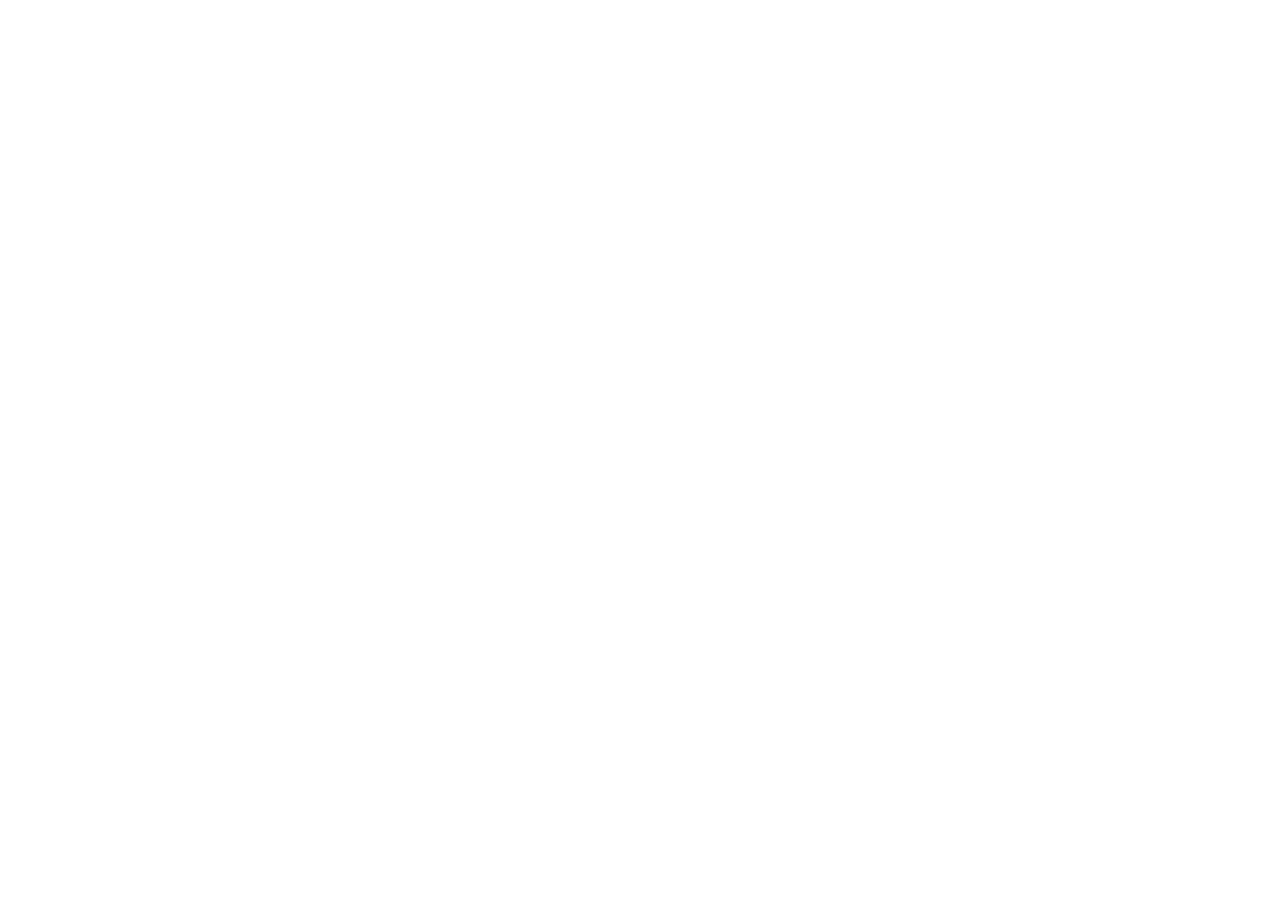
==== index.html @ be6b3128 "初始化项目" ====
<!DOCTYPE html>
<html lang="en">
<head>
  <meta charset="UTF-8">
  <meta http-equiv="X-UA-Compatible" content="IE=edge">
  <meta name="viewport" content="width=device-width, initial-scale=1.0">
  <title>Document</title>
</head>
<body>
  
</body>
</html>
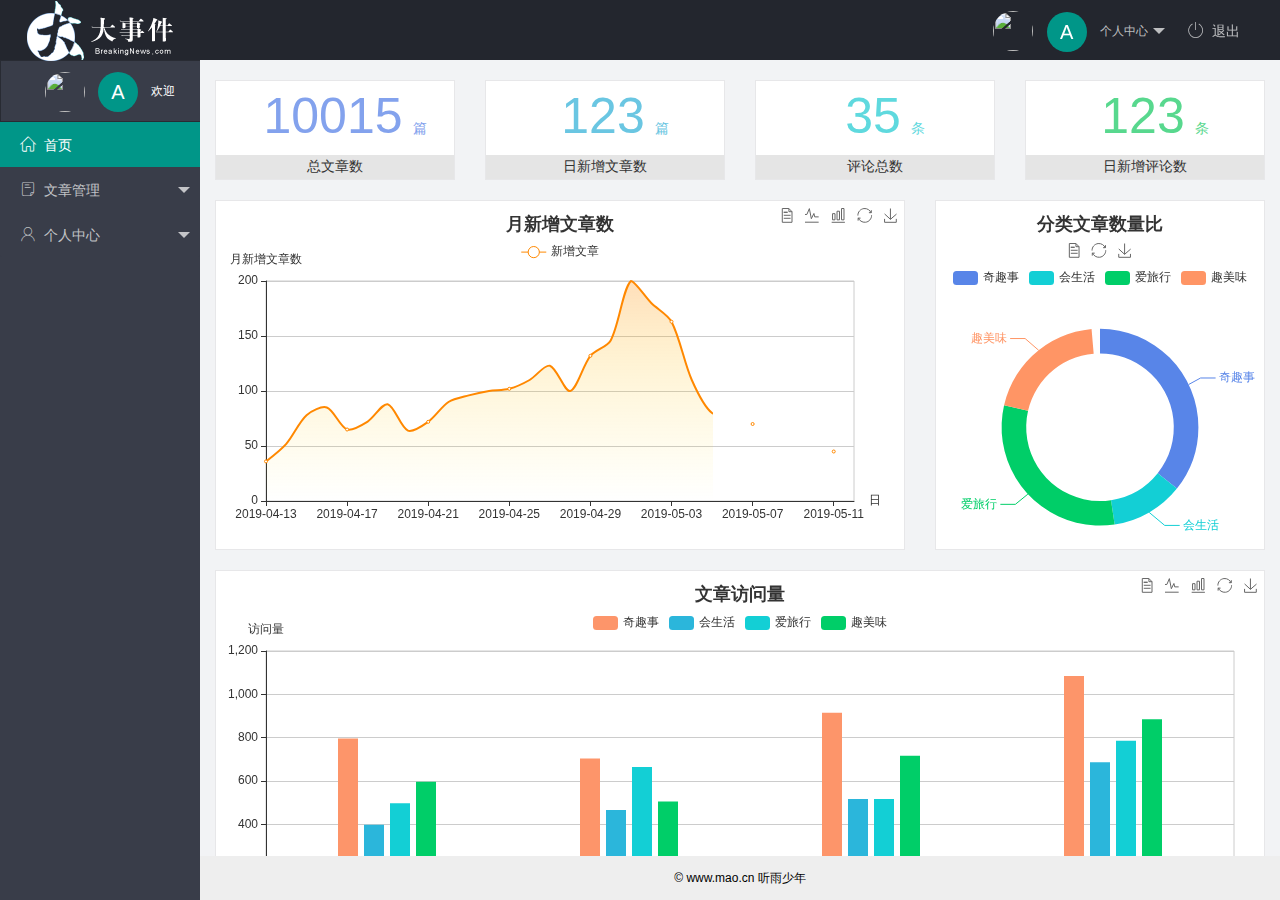
==== commit 99717e28: "完成了主页功能的开发" ====
--- a/index.html
+++ b/index.html
@@ -1,12 +1,119 @@
 <!DOCTYPE html>
 <html lang="en">
+
 <head>
   <meta charset="UTF-8">
   <meta http-equiv="X-UA-Compatible" content="IE=edge">
   <meta name="viewport" content="width=device-width, initial-scale=1.0">
   <title>Document</title>
+  <!-- layui的css文件 -->
+  <link rel="stylesheet" href="./assets/lib/layui/css/layui.css">
+  <!-- 导入css样式 -->
+  <link rel="stylesheet" href="./assets/css/index.css">
+  <!-- 图标文件样式 -->
+  <link rel="stylesheet" href="./assets/fonts/iconfont.css">
+  <!-- jquery -->
+  <script src="./assets/lib/jquery.js"></script>
+
 </head>
-<body>
-  
+
+<body class="layui-layout-body">
+  <div class="layui-layout layui-layout-admin">
+    <div class="layui-header">
+      <div class="layui-logo">
+        <img src="./assets/images/logo.png" alt="" />
+      </div>
+      <!-- 头部区域（可配合layui已有的水平导航） -->
+      <ul class="layui-nav layui-layout-right">
+        <li class="layui-nav-item">
+          <a href="javascript:;" class="userinfo">
+            <img src="http://t.cn/RCzsdCq" class="layui-nav-img" />
+            <!-- 文本头像 用户未上传头像时使用文字头像 -->
+            <span class="text-avatar">A</span>
+            个人中心
+          </a>
+          <dl class="layui-nav-child">
+            <dd><a href="javascript:;">基本资料</a></dd>
+            <dd><a href="javascript:;">更换头像</a></dd>
+            <dd><a href="javascript:;">重置密码</a></dd>
+          </dl>
+        </li>
+        <li class="layui-nav-item">
+          <a href="javascript:;" id="btnLogout">
+            <span class="iconfont icon-tuichu"></span>退出
+          </a>
+        </li>
+      </ul>
+    </div>
+
+    <div class="layui-side layui-bg-black">
+      <div class="layui-side-scroll">
+        <!-- 用户头像区域 -->
+        <div class="userinfo">
+          <img src="http://t.cn/RCzsdCq" class="layui-nav-img" />
+          <!-- 文本头像 用户未上传头像时使用文字头像 -->
+          <span class="text-avatar">A</span>
+          <span id="welcome">欢迎 </span>
+        </div>
+        <!-- 左侧导航区域（可配合layui已有的垂直导航） -->
+        <ul class="layui-nav layui-nav-tree" lay-shrink="all" lay-filter="test">
+
+          <li class="layui-nav-item layui-this">
+            <!-- 首页是事先写好的 在iframe标签中打开-->
+            <a href="./home/dashboard.html" target="fm">
+              <span class="iconfont icon-home"></span>首页
+            </a>
+          </li>
+          <li class="layui-nav-item">
+            <a class="" href="javascript:;"><span class="iconfont icon-16"></span>文章管理</a>
+            <dl class="layui-nav-child">
+              <dd><a href="javascript:;"><i class="layui-icon layui-icon-app"></i>文章类别</a></dd>
+              <dd><a href="javascript:;"><i class="layui-icon layui-icon-app"></i>文章列表</a></dd>
+              <dd><a href="javascript:;"><i class="layui-icon layui-icon-app"></i>发布文章</a></dd>
+            </dl>
+          </li>
+          <li class="layui-nav-item">
+            <a href="javascript:;"><span class="iconfont icon-user"></span>个人中心</a>
+            <dl class="layui-nav-child">
+              <dd><a href="javascript:;"><i class="layui-icon layui-icon-app"></i>基本资料</a></dd>
+              <dd><a href="javascript:;"><i class="layui-icon layui-icon-app"></i>更换头像</a></dd>
+              <dd><a href="javascript:;"><i class="layui-icon layui-icon-app"></i>重置密码</a></dd>
+            </dl>
+          </li>
+
+        </ul>
+      </div>
+    </div>
+
+
+    <!-- 内容主体区域 -->
+    <div class="layui-body">
+
+      <!-- iframe 标签 name属性用来指定当前iframe的名称 src属性规定在iframe中显示的文档URL -->
+      <!-- 指定src属性 一上来就显示主页面 -->
+      <!-- 然后让首页一上来就默认被选中 -->
+      <iframe name="fm" class="iframe" src="./home/dashboard.html" frameborder="0">
+        <!-- a标签的href属性用来指定打开那个网页 target属性用来指定在哪里打开网页 -->
+        <!-- target=iframe标签的name属性的值 表示在iframe中打开指定的网页 -->
+      </iframe>
+    </div>
+
+
+
+    <div class="layui-footer footer">
+      <!-- 底部固定区域 -->
+      © www.mao.cn 听雨少年
+    </div>
+  </div>
+
+
+
+  <!-- 导入layui的js文件 -->
+  <script src="./assets/lib/layui/layui.all.js"></script>
+
+  <!-- 首页 的js文件 -->
+  <script src="./assets/js/baseAPI.js"></script>
+  <script src="./assets/js/index.js"></script>
 </body>
+
 </html>--- a/assets/lib/layui/css/layui.css
+++ b/assets/lib/layui/css/layui.css
@@ -0,0 +1,2 @@
+/** layui-v2.5.5 MIT License By https://www.layui.com */
+ .layui-inline,img{display:inline-block;vertical-align:middle}h1,h2,h3,h4,h5,h6{font-weight:400}.layui-edge,.layui-header,.layui-inline,.layui-main{position:relative}.layui-body,.layui-edge,.layui-elip{overflow:hidden}.layui-btn,.layui-edge,.layui-inline,img{vertical-align:middle}.layui-btn,.layui-disabled,.layui-icon,.layui-unselect{-moz-user-select:none;-webkit-user-select:none;-ms-user-select:none}.layui-elip,.layui-form-checkbox span,.layui-form-pane .layui-form-label{text-overflow:ellipsis;white-space:nowrap}.layui-breadcrumb,.layui-tree-btnGroup{visibility:hidden}blockquote,body,button,dd,div,dl,dt,form,h1,h2,h3,h4,h5,h6,input,li,ol,p,pre,td,textarea,th,ul{margin:0;padding:0;-webkit-tap-highlight-color:rgba(0,0,0,0)}a:active,a:hover{outline:0}img{border:none}li{list-style:none}table{border-collapse:collapse;border-spacing:0}h4,h5,h6{font-size:100%}button,input,optgroup,option,select,textarea{font-family:inherit;font-size:inherit;font-style:inherit;font-weight:inherit;outline:0}pre{white-space:pre-wrap;white-space:-moz-pre-wrap;white-space:-pre-wrap;white-space:-o-pre-wrap;word-wrap:break-word}body{line-height:24px;font:14px Helvetica Neue,Helvetica,PingFang SC,Tahoma,Arial,sans-serif}hr{height:1px;margin:10px 0;border:0;clear:both}a{color:#333;text-decoration:none}a:hover{color:#777}a cite{font-style:normal;*cursor:pointer}.layui-border-box,.layui-border-box *{box-sizing:border-box}.layui-box,.layui-box *{box-sizing:content-box}.layui-clear{clear:both;*zoom:1}.layui-clear:after{content:'\20';clear:both;*zoom:1;display:block;height:0}.layui-inline{*display:inline;*zoom:1}.layui-edge{display:inline-block;width:0;height:0;border-width:6px;border-style:dashed;border-color:transparent}.layui-edge-top{top:-4px;border-bottom-color:#999;border-bottom-style:solid}.layui-edge-right{border-left-color:#999;border-left-style:solid}.layui-edge-bottom{top:2px;border-top-color:#999;border-top-style:solid}.layui-edge-left{border-right-color:#999;border-right-style:solid}.layui-disabled,.layui-disabled:hover{color:#d2d2d2!important;cursor:not-allowed!important}.layui-circle{border-radius:100%}.layui-show{display:block!important}.layui-hide{display:none!important}@font-face{font-family:layui-icon;src:url(../font/iconfont.eot?v=250);src:url(../font/iconfont.eot?v=250#iefix) format('embedded-opentype'),url(../font/iconfont.woff2?v=250) format('woff2'),url(../font/iconfont.woff?v=250) format('woff'),url(../font/iconfont.ttf?v=250) format('truetype'),url(../font/iconfont.svg?v=250#layui-icon) format('svg')}.layui-icon{font-family:layui-icon!important;font-size:16px;font-style:normal;-webkit-font-smoothing:antialiased;-moz-osx-font-smoothing:grayscale}.layui-icon-reply-fill:before{content:"\e611"}.layui-icon-set-fill:before{content:"\e614"}.layui-icon-menu-fill:before{content:"\e60f"}.layui-icon-search:before{content:"\e615"}.layui-icon-share:before{content:"\e641"}.layui-icon-set-sm:before{content:"\e620"}.layui-icon-engine:before{content:"\e628"}.layui-icon-close:before{content:"\1006"}.layui-icon-close-fill:before{content:"\1007"}.layui-icon-chart-screen:before{content:"\e629"}.layui-icon-star:before{content:"\e600"}.layui-icon-circle-dot:before{content:"\e617"}.layui-icon-chat:before{content:"\e606"}.layui-icon-release:before{content:"\e609"}.layui-icon-list:before{content:"\e60a"}.layui-icon-chart:before{content:"\e62c"}.layui-icon-ok-circle:before{content:"\1005"}.layui-icon-layim-theme:before{content:"\e61b"}.layui-icon-table:before{content:"\e62d"}.layui-icon-right:before{content:"\e602"}.layui-icon-left:before{content:"\e603"}.layui-icon-cart-simple:before{content:"\e698"}.layui-icon-face-cry:before{content:"\e69c"}.layui-icon-face-smile:before{content:"\e6af"}.layui-icon-survey:before{content:"\e6b2"}.layui-icon-tree:before{content:"\e62e"}.layui-icon-upload-circle:before{content:"\e62f"}.layui-icon-add-circle:before{content:"\e61f"}.layui-icon-download-circle:before{content:"\e601"}.layui-icon-templeate-1:before{content:"\e630"}.layui-icon-util:before{content:"\e631"}.layui-icon-face-surprised:before{content:"\e664"}.layui-icon-edit:before{content:"\e642"}.layui-icon-speaker:before{content:"\e645"}.layui-icon-down:before{content:"\e61a"}.layui-icon-file:before{content:"\e621"}.layui-icon-layouts:before{content:"\e632"}.layui-icon-rate-half:before{content:"\e6c9"}.layui-icon-add-circle-fine:before{content:"\e608"}.layui-icon-prev-circle:before{content:"\e633"}.layui-icon-read:before{content:"\e705"}.layui-icon-404:before{content:"\e61c"}.layui-icon-carousel:before{content:"\e634"}.layui-icon-help:before{content:"\e607"}.layui-icon-code-circle:before{content:"\e635"}.layui-icon-water:before{content:"\e636"}.layui-icon-username:before{content:"\e66f"}.layui-icon-find-fill:before{content:"\e670"}.layui-icon-about:before{content:"\e60b"}.layui-icon-location:before{content:"\e715"}.layui-icon-up:before{content:"\e619"}.layui-icon-pause:before{content:"\e651"}.layui-icon-date:before{content:"\e637"}.layui-icon-layim-uploadfile:before{content:"\e61d"}.layui-icon-delete:before{content:"\e640"}.layui-icon-play:before{content:"\e652"}.layui-icon-top:before{content:"\e604"}.layui-icon-friends:before{content:"\e612"}.layui-icon-refresh-3:before{content:"\e9aa"}.layui-icon-ok:before{content:"\e605"}.layui-icon-layer:before{content:"\e638"}.layui-icon-face-smile-fine:before{content:"\e60c"}.layui-icon-dollar:before{content:"\e659"}.layui-icon-group:before{content:"\e613"}.layui-icon-layim-download:before{content:"\e61e"}.layui-icon-picture-fine:before{content:"\e60d"}.layui-icon-link:before{content:"\e64c"}.layui-icon-diamond:before{content:"\e735"}.layui-icon-log:before{content:"\e60e"}.layui-icon-rate-solid:before{content:"\e67a"}.layui-icon-fonts-del:before{content:"\e64f"}.layui-icon-unlink:before{content:"\e64d"}.layui-icon-fonts-clear:before{content:"\e639"}.layui-icon-triangle-r:before{content:"\e623"}.layui-icon-circle:before{content:"\e63f"}.layui-icon-radio:before{content:"\e643"}.layui-icon-align-center:before{content:"\e647"}.layui-icon-align-right:before{content:"\e648"}.layui-icon-align-left:before{content:"\e649"}.layui-icon-loading-1:before{content:"\e63e"}.layui-icon-return:before{content:"\e65c"}.layui-icon-fonts-strong:before{content:"\e62b"}.layui-icon-upload:before{content:"\e67c"}.layui-icon-dialogue:before{content:"\e63a"}.layui-icon-video:before{content:"\e6ed"}.layui-icon-headset:before{content:"\e6fc"}.layui-icon-cellphone-fine:before{content:"\e63b"}.layui-icon-add-1:before{content:"\e654"}.layui-icon-face-smile-b:before{content:"\e650"}.layui-icon-fonts-html:before{content:"\e64b"}.layui-icon-form:before{content:"\e63c"}.layui-icon-cart:before{content:"\e657"}.layui-icon-camera-fill:before{content:"\e65d"}.layui-icon-tabs:before{content:"\e62a"}.layui-icon-fonts-code:before{content:"\e64e"}.layui-icon-fire:before{content:"\e756"}.layui-icon-set:before{content:"\e716"}.layui-icon-fonts-u:before{content:"\e646"}.layui-icon-triangle-d:before{content:"\e625"}.layui-icon-tips:before{content:"\e702"}.layui-icon-picture:before{content:"\e64a"}.layui-icon-more-vertical:before{content:"\e671"}.layui-icon-flag:before{content:"\e66c"}.layui-icon-loading:before{content:"\e63d"}.layui-icon-fonts-i:before{content:"\e644"}.layui-icon-refresh-1:before{content:"\e666"}.layui-icon-rmb:before{content:"\e65e"}.layui-icon-home:before{content:"\e68e"}.layui-icon-user:before{content:"\e770"}.layui-icon-notice:before{content:"\e667"}.layui-icon-login-weibo:before{content:"\e675"}.layui-icon-voice:before{content:"\e688"}.layui-icon-upload-drag:before{content:"\e681"}.layui-icon-login-qq:before{content:"\e676"}.layui-icon-snowflake:before{content:"\e6b1"}.layui-icon-file-b:before{content:"\e655"}.layui-icon-template:before{content:"\e663"}.layui-icon-auz:before{content:"\e672"}.layui-icon-console:before{content:"\e665"}.layui-icon-app:before{content:"\e653"}.layui-icon-prev:before{content:"\e65a"}.layui-icon-website:before{content:"\e7ae"}.layui-icon-next:before{content:"\e65b"}.layui-icon-component:before{content:"\e857"}.layui-icon-more:before{content:"\e65f"}.layui-icon-login-wechat:before{content:"\e677"}.layui-icon-shrink-right:before{content:"\e668"}.layui-icon-spread-left:before{content:"\e66b"}.layui-icon-camera:before{content:"\e660"}.layui-icon-note:before{content:"\e66e"}.layui-icon-refresh:before{content:"\e669"}.layui-icon-female:before{content:"\e661"}.layui-icon-male:before{content:"\e662"}.layui-icon-password:before{content:"\e673"}.layui-icon-senior:before{content:"\e674"}.layui-icon-theme:before{content:"\e66a"}.layui-icon-tread:before{content:"\e6c5"}.layui-icon-praise:before{content:"\e6c6"}.layui-icon-star-fill:before{content:"\e658"}.layui-icon-rate:before{content:"\e67b"}.layui-icon-template-1:before{content:"\e656"}.layui-icon-vercode:before{content:"\e679"}.layui-icon-cellphone:before{content:"\e678"}.layui-icon-screen-full:before{content:"\e622"}.layui-icon-screen-restore:before{content:"\e758"}.layui-icon-cols:before{content:"\e610"}.layui-icon-export:before{content:"\e67d"}.layui-icon-print:before{content:"\e66d"}.layui-icon-slider:before{content:"\e714"}.layui-icon-addition:before{content:"\e624"}.layui-icon-subtraction:before{content:"\e67e"}.layui-icon-service:before{content:"\e626"}.layui-icon-transfer:before{content:"\e691"}.layui-main{width:1140px;margin:0 auto}.layui-header{z-index:1000;height:60px}.layui-header a:hover{transition:all .5s;-webkit-transition:all .5s}.layui-side{position:fixed;left:0;top:0;bottom:0;z-index:999;width:200px;overflow-x:hidden}.layui-side-scroll{position:relative;width:220px;height:100%;overflow-x:hidden}.layui-body{position:absolute;left:200px;right:0;top:0;bottom:0;z-index:998;width:auto;overflow-y:auto;box-sizing:border-box}.layui-layout-body{overflow:hidden}.layui-layout-admin .layui-header{background-color:#23262E}.layui-layout-admin .layui-side{top:60px;width:200px;overflow-x:hidden}.layui-layout-admin .layui-body{position:fixed;top:60px;bottom:44px}.layui-layout-admin .layui-main{width:auto;margin:0 15px}.layui-layout-admin .layui-footer{position:fixed;left:200px;right:0;bottom:0;height:44px;line-height:44px;padding:0 15px;background-color:#eee}.layui-layout-admin .layui-logo{position:absolute;left:0;top:0;width:200px;height:100%;line-height:60px;text-align:center;color:#009688;font-size:16px}.layui-layout-admin .layui-header .layui-nav{background:0 0}.layui-layout-left{position:absolute!important;left:200px;top:0}.layui-layout-right{position:absolute!important;right:0;top:0}.layui-container{position:relative;margin:0 auto;padding:0 15px;box-sizing:border-box}.layui-fluid{position:relative;margin:0 auto;padding:0 15px}.layui-row:after,.layui-row:before{content:'';display:block;clear:both}.layui-col-lg1,.layui-col-lg10,.layui-col-lg11,.layui-col-lg12,.layui-col-lg2,.layui-col-lg3,.layui-col-lg4,.layui-col-lg5,.layui-col-lg6,.layui-col-lg7,.layui-col-lg8,.layui-col-lg9,.layui-col-md1,.layui-col-md10,.layui-col-md11,.layui-col-md12,.layui-col-md2,.layui-col-md3,.layui-col-md4,.layui-col-md5,.layui-col-md6,.layui-col-md7,.layui-col-md8,.layui-col-md9,.layui-col-sm1,.layui-col-sm10,.layui-col-sm11,.layui-col-sm12,.layui-col-sm2,.layui-col-sm3,.layui-col-sm4,.layui-col-sm5,.layui-col-sm6,.layui-col-sm7,.layui-col-sm8,.layui-col-sm9,.layui-col-xs1,.layui-col-xs10,.layui-col-xs11,.layui-col-xs12,.layui-col-xs2,.layui-col-xs3,.layui-col-xs4,.layui-col-xs5,.layui-col-xs6,.layui-col-xs7,.layui-col-xs8,.layui-col-xs9{position:relative;display:block;box-sizing:border-box}.layui-col-xs1,.layui-col-xs10,.layui-col-xs11,.layui-col-xs12,.layui-col-xs2,.layui-col-xs3,.layui-col-xs4,.layui-col-xs5,.layui-col-xs6,.layui-col-xs7,.layui-col-xs8,.layui-col-xs9{float:left}.layui-col-xs1{width:8.33333333%}.layui-col-xs2{width:16.66666667%}.layui-col-xs3{width:25%}.layui-col-xs4{width:33.33333333%}.layui-col-xs5{width:41.66666667%}.layui-col-xs6{width:50%}.layui-col-xs7{width:58.33333333%}.layui-col-xs8{width:66.66666667%}.layui-col-xs9{width:75%}.layui-col-xs10{width:83.33333333%}.layui-col-xs11{width:91.66666667%}.layui-col-xs12{width:100%}.layui-col-xs-offset1{margin-left:8.33333333%}.layui-col-xs-offset2{margin-left:16.66666667%}.layui-col-xs-offset3{margin-left:25%}.layui-col-xs-offset4{margin-left:33.33333333%}.layui-col-xs-offset5{margin-left:41.66666667%}.layui-col-xs-offset6{margin-left:50%}.layui-col-xs-offset7{margin-left:58.33333333%}.layui-col-xs-offset8{margin-left:66.66666667%}.layui-col-xs-offset9{margin-left:75%}.layui-col-xs-offset10{margin-left:83.33333333%}.layui-col-xs-offset11{margin-left:91.66666667%}.layui-col-xs-offset12{margin-left:100%}@media screen and (max-width:768px){.layui-hide-xs{display:none!important}.layui-show-xs-block{display:block!important}.layui-show-xs-inline{display:inline!important}.layui-show-xs-inline-block{display:inline-block!important}}@media screen and (min-width:768px){.layui-container{width:750px}.layui-hide-sm{display:none!important}.layui-show-sm-block{display:block!important}.layui-show-sm-inline{display:inline!important}.layui-show-sm-inline-block{display:inline-block!important}.layui-col-sm1,.layui-col-sm10,.layui-col-sm11,.layui-col-sm12,.layui-col-sm2,.layui-col-sm3,.layui-col-sm4,.layui-col-sm5,.layui-col-sm6,.layui-col-sm7,.layui-col-sm8,.layui-col-sm9{float:left}.layui-col-sm1{width:8.33333333%}.layui-col-sm2{width:16.66666667%}.layui-col-sm3{width:25%}.layui-col-sm4{width:33.33333333%}.layui-col-sm5{width:41.66666667%}.layui-col-sm6{width:50%}.layui-col-sm7{width:58.33333333%}.layui-col-sm8{width:66.66666667%}.layui-col-sm9{width:75%}.layui-col-sm10{width:83.33333333%}.layui-col-sm11{width:91.66666667%}.layui-col-sm12{width:100%}.layui-col-sm-offset1{margin-left:8.33333333%}.layui-col-sm-offset2{margin-left:16.66666667%}.layui-col-sm-offset3{margin-left:25%}.layui-col-sm-offset4{margin-left:33.33333333%}.layui-col-sm-offset5{margin-left:41.66666667%}.layui-col-sm-offset6{margin-left:50%}.layui-col-sm-offset7{margin-left:58.33333333%}.layui-col-sm-offset8{margin-left:66.66666667%}.layui-col-sm-offset9{margin-left:75%}.layui-col-sm-offset10{margin-left:83.33333333%}.layui-col-sm-offset11{margin-left:91.66666667%}.layui-col-sm-offset12{margin-left:100%}}@media screen and (min-width:992px){.layui-container{width:970px}.layui-hide-md{display:none!important}.layui-show-md-block{display:block!important}.layui-show-md-inline{display:inline!important}.layui-show-md-inline-block{display:inline-block!important}.layui-col-md1,.layui-col-md10,.layui-col-md11,.layui-col-md12,.layui-col-md2,.layui-col-md3,.layui-col-md4,.layui-col-md5,.layui-col-md6,.layui-col-md7,.layui-col-md8,.layui-col-md9{float:left}.layui-col-md1{width:8.33333333%}.layui-col-md2{width:16.66666667%}.layui-col-md3{width:25%}.layui-col-md4{width:33.33333333%}.layui-col-md5{width:41.66666667%}.layui-col-md6{width:50%}.layui-col-md7{width:58.33333333%}.layui-col-md8{width:66.66666667%}.layui-col-md9{width:75%}.layui-col-md10{width:83.33333333%}.layui-col-md11{width:91.66666667%}.layui-col-md12{width:100%}.layui-col-md-offset1{margin-left:8.33333333%}.layui-col-md-offset2{margin-left:16.66666667%}.layui-col-md-offset3{margin-left:25%}.layui-col-md-offset4{margin-left:33.33333333%}.layui-col-md-offset5{margin-left:41.66666667%}.layui-col-md-offset6{margin-left:50%}.layui-col-md-offset7{margin-left:58.33333333%}.layui-col-md-offset8{margin-left:66.66666667%}.layui-col-md-offset9{margin-left:75%}.layui-col-md-offset10{margin-left:83.33333333%}.layui-col-md-offset11{margin-left:91.66666667%}.layui-col-md-offset12{margin-left:100%}}@media screen and (min-width:1200px){.layui-container{width:1170px}.layui-hide-lg{display:none!important}.layui-show-lg-block{display:block!important}.layui-show-lg-inline{display:inline!important}.layui-show-lg-inline-block{display:inline-block!important}.layui-col-lg1,.layui-col-lg10,.layui-col-lg11,.layui-col-lg12,.layui-col-lg2,.layui-col-lg3,.layui-col-lg4,.layui-col-lg5,.layui-col-lg6,.layui-col-lg7,.layui-col-lg8,.layui-col-lg9{float:left}.layui-col-lg1{width:8.33333333%}.layui-col-lg2{width:16.66666667%}.layui-col-lg3{width:25%}.layui-col-lg4{width:33.33333333%}.layui-col-lg5{width:41.66666667%}.layui-col-lg6{width:50%}.layui-col-lg7{width:58.33333333%}.layui-col-lg8{width:66.66666667%}.layui-col-lg9{width:75%}.layui-col-lg10{width:83.33333333%}.layui-col-lg11{width:91.66666667%}.layui-col-lg12{width:100%}.layui-col-lg-offset1{margin-left:8.33333333%}.layui-col-lg-offset2{margin-left:16.66666667%}.layui-col-lg-offset3{margin-left:25%}.layui-col-lg-offset4{margin-left:33.33333333%}.layui-col-lg-offset5{margin-left:41.66666667%}.layui-col-lg-offset6{margin-left:50%}.layui-col-lg-offset7{margin-left:58.33333333%}.layui-col-lg-offset8{margin-left:66.66666667%}.layui-col-lg-offset9{margin-left:75%}.layui-col-lg-offset10{margin-left:83.33333333%}.layui-col-lg-offset11{margin-left:91.66666667%}.layui-col-lg-offset12{margin-left:100%}}.layui-col-space1{margin:-.5px}.layui-col-space1>*{padding:.5px}.layui-col-space3{margin:-1.5px}.layui-col-space3>*{padding:1.5px}.layui-col-space5{margin:-2.5px}.layui-col-space5>*{padding:2.5px}.layui-col-space8{margin:-3.5px}.layui-col-space8>*{padding:3.5px}.layui-col-space10{margin:-5px}.layui-col-space10>*{padding:5px}.layui-col-space12{margin:-6px}.layui-col-space12>*{padding:6px}.layui-col-space15{margin:-7.5px}.layui-col-space15>*{padding:7.5px}.layui-col-space18{margin:-9px}.layui-col-space18>*{padding:9px}.layui-col-space20{margin:-10px}.layui-col-space20>*{padding:10px}.layui-col-space22{margin:-11px}.layui-col-space22>*{padding:11px}.layui-col-space25{margin:-12.5px}.layui-col-space25>*{padding:12.5px}.layui-col-space30{margin:-15px}.layui-col-space30>*{padding:15px}.layui-btn,.layui-input,.layui-select,.layui-textarea,.layui-upload-button{outline:0;-webkit-appearance:none;transition:all .3s;-webkit-transition:all .3s;box-sizing:border-box}.layui-elem-quote{margin-bottom:10px;padding:15px;line-height:22px;border-left:5px solid #009688;border-radius:0 2px 2px 0;background-color:#f2f2f2}.layui-quote-nm{border-style:solid;border-width:1px 1px 1px 5px;background:0 0}.layui-elem-field{margin-bottom:10px;padding:0;border-width:1px;border-style:solid}.layui-elem-field legend{margin-left:20px;padding:0 10px;font-size:20px;font-weight:300}.layui-field-title{margin:10px 0 20px;border-width:1px 0 0}.layui-field-box{padding:10px 15px}.layui-field-title .layui-field-box{padding:10px 0}.layui-progress{position:relative;height:6px;border-radius:20px;background-color:#e2e2e2}.layui-progress-bar{position:absolute;left:0;top:0;width:0;max-width:100%;height:6px;border-radius:20px;text-align:right;background-color:#5FB878;transition:all .3s;-webkit-transition:all .3s}.layui-progress-big,.layui-progress-big .layui-progress-bar{height:18px;line-height:18px}.layui-progress-text{position:relative;top:-20px;line-height:18px;font-size:12px;color:#666}.layui-progress-big .layui-progress-text{position:static;padding:0 10px;color:#fff}.layui-collapse{border-width:1px;border-style:solid;border-radius:2px}.layui-colla-content,.layui-colla-item{border-top-width:1px;border-top-style:solid}.layui-colla-item:first-child{border-top:none}.layui-colla-title{position:relative;height:42px;line-height:42px;padding:0 15px 0 35px;color:#333;background-color:#f2f2f2;cursor:pointer;font-size:14px;overflow:hidden}.layui-colla-content{display:none;padding:10px 15px;line-height:22px;color:#666}.layui-colla-icon{position:absolute;left:15px;top:0;font-size:14px}.layui-card{margin-bottom:15px;border-radius:2px;background-color:#fff;box-shadow:0 1px 2px 0 rgba(0,0,0,.05)}.layui-card:last-child{margin-bottom:0}.layui-card-header{position:relative;height:42px;line-height:42px;padding:0 15px;border-bottom:1px solid #f6f6f6;color:#333;border-radius:2px 2px 0 0;font-size:14px}.layui-bg-black,.layui-bg-blue,.layui-bg-cyan,.layui-bg-green,.layui-bg-orange,.layui-bg-red{color:#fff!important}.layui-card-body{position:relative;padding:10px 15px;line-height:24px}.layui-card-body[pad15]{padding:15px}.layui-card-body[pad20]{padding:20px}.layui-card-body .layui-table{margin:5px 0}.layui-card .layui-tab{margin:0}.layui-panel-window{position:relative;padding:15px;border-radius:0;border-top:5px solid #E6E6E6;background-color:#fff}.layui-auxiliar-moving{position:fixed;left:0;right:0;top:0;bottom:0;width:100%;height:100%;background:0 0;z-index:9999999999}.layui-form-label,.layui-form-mid,.layui-form-select,.layui-input-block,.layui-input-inline,.layui-textarea{position:relative}.layui-bg-red{background-color:#FF5722!important}.layui-bg-orange{background-color:#FFB800!important}.layui-bg-green{background-color:#009688!important}.layui-bg-cyan{background-color:#2F4056!important}.layui-bg-blue{background-color:#1E9FFF!important}.layui-bg-black{background-color:#393D49!important}.layui-bg-gray{background-color:#eee!important;color:#666!important}.layui-badge-rim,.layui-colla-content,.layui-colla-item,.layui-collapse,.layui-elem-field,.layui-form-pane .layui-form-item[pane],.layui-form-pane .layui-form-label,.layui-input,.layui-layedit,.layui-layedit-tool,.layui-quote-nm,.layui-select,.layui-tab-bar,.layui-tab-card,.layui-tab-title,.layui-tab-title .layui-this:after,.layui-textarea{border-color:#e6e6e6}.layui-timeline-item:before,hr{background-color:#e6e6e6}.layui-text{line-height:22px;font-size:14px;color:#666}.layui-text h1,.layui-text h2,.layui-text h3{font-weight:500;color:#333}.layui-text h1{font-size:30px}.layui-text h2{font-size:24px}.layui-text h3{font-size:18px}.layui-text a:not(.layui-btn){color:#01AAED}.layui-text a:not(.layui-btn):hover{text-decoration:underline}.layui-text ul{padding:5px 0 5px 15px}.layui-text ul li{margin-top:5px;list-style-type:disc}.layui-text em,.layui-word-aux{color:#999!important;padding:0 5px!important}.layui-btn{display:inline-block;height:38px;line-height:38px;padding:0 18px;background-color:#009688;color:#fff;white-space:nowrap;text-align:center;font-size:14px;border:none;border-radius:2px;cursor:pointer}.layui-btn:hover{opacity:.8;filter:alpha(opacity=80);color:#fff}.layui-btn:active{opacity:1;filter:alpha(opacity=100)}.layui-btn+.layui-btn{margin-left:10px}.layui-btn-container{font-size:0}.layui-btn-container .layui-btn{margin-right:10px;margin-bottom:10px}.layui-btn-container .layui-btn+.layui-btn{margin-left:0}.layui-table .layui-btn-container .layui-btn{margin-bottom:9px}.layui-btn-radius{border-radius:100px}.layui-btn .layui-icon{margin-right:3px;font-size:18px;vertical-align:bottom;vertical-align:middle\9}.layui-btn-primary{border:1px solid #C9C9C9;background-color:#fff;color:#555}.layui-btn-primary:hover{border-color:#009688;color:#333}.layui-btn-normal{background-color:#1E9FFF}.layui-btn-warm{background-color:#FFB800}.layui-btn-danger{background-color:#FF5722}.layui-btn-checked{background-color:#5FB878}.layui-btn-disabled,.layui-btn-disabled:active,.layui-btn-disabled:hover{border:1px solid #e6e6e6;background-color:#FBFBFB;color:#C9C9C9;cursor:not-allowed;opacity:1}.layui-btn-lg{height:44px;line-height:44px;padding:0 25px;font-size:16px}.layui-btn-sm{height:30px;line-height:30px;padding:0 10px;font-size:12px}.layui-btn-sm i{font-size:16px!important}.layui-btn-xs{height:22px;line-height:22px;padding:0 5px;font-size:12px}.layui-btn-xs i{font-size:14px!important}.layui-btn-group{display:inline-block;vertical-align:middle;font-size:0}.layui-btn-group .layui-btn{margin-left:0!important;margin-right:0!important;border-left:1px solid rgba(255,255,255,.5);border-radius:0}.layui-btn-group .layui-btn-primary{border-left:none}.layui-btn-group .layui-btn-primary:hover{border-color:#C9C9C9;color:#009688}.layui-btn-group .layui-btn:first-child{border-left:none;border-radius:2px 0 0 2px}.layui-btn-group .layui-btn-primary:first-child{border-left:1px solid #c9c9c9}.layui-btn-group .layui-btn:last-child{border-radius:0 2px 2px 0}.layui-btn-group .layui-btn+.layui-btn{margin-left:0}.layui-btn-group+.layui-btn-group{margin-left:10px}.layui-btn-fluid{width:100%}.layui-input,.layui-select,.layui-textarea{height:38px;line-height:1.3;line-height:38px\9;border-width:1px;border-style:solid;background-color:#fff;border-radius:2px}.layui-input::-webkit-input-placeholder,.layui-select::-webkit-input-placeholder,.layui-textarea::-webkit-input-placeholder{line-height:1.3}.layui-input,.layui-textarea{display:block;width:100%;padding-left:10px}.layui-input:hover,.layui-textarea:hover{border-color:#D2D2D2!important}.layui-input:focus,.layui-textarea:focus{border-color:#C9C9C9!important}.layui-textarea{min-height:100px;height:auto;line-height:20px;padding:6px 10px;resize:vertical}.layui-select{padding:0 10px}.layui-form input[type=checkbox],.layui-form input[type=radio],.layui-form select{display:none}.layui-form [lay-ignore]{display:initial}.layui-form-item{margin-bottom:15px;clear:both;*zoom:1}.layui-form-item:after{content:'\20';clear:both;*zoom:1;display:block;height:0}.layui-form-label{float:left;display:block;padding:9px 15px;width:80px;font-weight:400;line-height:20px;text-align:right}.layui-form-label-col{display:block;float:none;padding:9px 0;line-height:20px;text-align:left}.layui-form-item .layui-inline{margin-bottom:5px;margin-right:10px}.layui-input-block{margin-left:110px;min-height:36px}.layui-input-inline{display:inline-block;vertical-align:middle}.layui-form-item .layui-input-inline{float:left;width:190px;margin-right:10px}.layui-form-text .layui-input-inline{width:auto}.layui-form-mid{float:left;display:block;padding:9px 0!important;line-height:20px;margin-right:10px}.layui-form-danger+.layui-form-select .layui-input,.layui-form-danger:focus{border-color:#FF5722!important}.layui-form-select .layui-input{padding-right:30px;cursor:pointer}.layui-form-select .layui-edge{position:absolute;right:10px;top:50%;margin-top:-3px;cursor:pointer;border-width:6px;border-top-color:#c2c2c2;border-top-style:solid;transition:all .3s;-webkit-transition:all .3s}.layui-form-select dl{display:none;position:absolute;left:0;top:42px;padding:5px 0;z-index:899;min-width:100%;border:1px solid #d2d2d2;max-height:300px;overflow-y:auto;background-color:#fff;border-radius:2px;box-shadow:0 2px 4px rgba(0,0,0,.12);box-sizing:border-box}.layui-form-select dl dd,.layui-form-select dl dt{padding:0 10px;line-height:36px;white-space:nowrap;overflow:hidden;text-overflow:ellipsis}.layui-form-select dl dt{font-size:12px;color:#999}.layui-form-select dl dd{cursor:pointer}.layui-form-select dl dd:hover{background-color:#f2f2f2;-webkit-transition:.5s all;transition:.5s all}.layui-form-select .layui-select-group dd{padding-left:20px}.layui-form-select dl dd.layui-select-tips{padding-left:10px!important;color:#999}.layui-form-select dl dd.layui-this{background-color:#5FB878;color:#fff}.layui-form-checkbox,.layui-form-select dl dd.layui-disabled{background-color:#fff}.layui-form-selected dl{display:block}.layui-form-checkbox,.layui-form-checkbox *,.layui-form-switch{display:inline-block;vertical-align:middle}.layui-form-selected .layui-edge{margin-top:-9px;-webkit-transform:rotate(180deg);transform:rotate(180deg);margin-top:-3px\9}:root .layui-form-selected .layui-edge{margin-top:-9px\0/IE9}.layui-form-selectup dl{top:auto;bottom:42px}.layui-select-none{margin:5px 0;text-align:center;color:#999}.layui-select-disabled .layui-disabled{border-color:#eee!important}.layui-select-disabled .layui-edge{border-top-color:#d2d2d2}.layui-form-checkbox{position:relative;height:30px;line-height:30px;margin-right:10px;padding-right:30px;cursor:pointer;font-size:0;-webkit-transition:.1s linear;transition:.1s linear;box-sizing:border-box}.layui-form-checkbox span{padding:0 10px;height:100%;font-size:14px;border-radius:2px 0 0 2px;background-color:#d2d2d2;color:#fff;overflow:hidden}.layui-form-checkbox:hover span{background-color:#c2c2c2}.layui-form-checkbox i{position:absolute;right:0;top:0;width:30px;height:28px;border:1px solid #d2d2d2;border-left:none;border-radius:0 2px 2px 0;color:#fff;font-size:20px;text-align:center}.layui-form-checkbox:hover i{border-color:#c2c2c2;color:#c2c2c2}.layui-form-checked,.layui-form-checked:hover{border-color:#5FB878}.layui-form-checked span,.layui-form-checked:hover span{background-color:#5FB878}.layui-form-checked i,.layui-form-checked:hover i{color:#5FB878}.layui-form-item .layui-form-checkbox{margin-top:4px}.layui-form-checkbox[lay-skin=primary]{height:auto!important;line-height:normal!important;min-width:18px;min-height:18px;border:none!important;margin-right:0;padding-left:28px;padding-right:0;background:0 0}.layui-form-checkbox[lay-skin=primary] span{padding-left:0;padding-right:15px;line-height:18px;background:0 0;color:#666}.layui-form-checkbox[lay-skin=primary] i{right:auto;left:0;width:16px;height:16px;line-height:16px;border:1px solid #d2d2d2;font-size:12px;border-radius:2px;background-color:#fff;-webkit-transition:.1s linear;transition:.1s linear}.layui-form-checkbox[lay-skin=primary]:hover i{border-color:#5FB878;color:#fff}.layui-form-checked[lay-skin=primary] i{border-color:#5FB878!important;background-color:#5FB878;color:#fff}.layui-checkbox-disbaled[lay-skin=primary] span{background:0 0!important;color:#c2c2c2}.layui-checkbox-disbaled[lay-skin=primary]:hover i{border-color:#d2d2d2}.layui-form-item .layui-form-checkbox[lay-skin=primary]{margin-top:10px}.layui-form-switch{position:relative;height:22px;line-height:22px;min-width:35px;padding:0 5px;margin-top:8px;border:1px solid #d2d2d2;border-radius:20px;cursor:pointer;background-color:#fff;-webkit-transition:.1s linear;transition:.1s linear}.layui-form-switch i{position:absolute;left:5px;top:3px;width:16px;height:16px;border-radius:20px;background-color:#d2d2d2;-webkit-transition:.1s linear;transition:.1s linear}.layui-form-switch em{position:relative;top:0;width:25px;margin-left:21px;padding:0!important;text-align:center!important;color:#999!important;font-style:normal!important;font-size:12px}.layui-form-onswitch{border-color:#5FB878;background-color:#5FB878}.layui-checkbox-disbaled,.layui-checkbox-disbaled i{border-color:#e2e2e2!important}.layui-form-onswitch i{left:100%;margin-left:-21px;background-color:#fff}.layui-form-onswitch em{margin-left:5px;margin-right:21px;color:#fff!important}.layui-checkbox-disbaled span{background-color:#e2e2e2!important}.layui-checkbox-disbaled:hover i{color:#fff!important}[lay-radio]{display:none}.layui-form-radio,.layui-form-radio *{display:inline-block;vertical-align:middle}.layui-form-radio{line-height:28px;margin:6px 10px 0 0;padding-right:10px;cursor:pointer;font-size:0}.layui-form-radio *{font-size:14px}.layui-form-radio>i{margin-right:8px;font-size:22px;color:#c2c2c2}.layui-form-radio>i:hover,.layui-form-radioed>i{color:#5FB878}.layui-radio-disbaled>i{color:#e2e2e2!important}.layui-form-pane .layui-form-label{width:110px;padding:8px 15px;height:38px;line-height:20px;border-width:1px;border-style:solid;border-radius:2px 0 0 2px;text-align:center;background-color:#FBFBFB;overflow:hidden;box-sizing:border-box}.layui-form-pane .layui-input-inline{margin-left:-1px}.layui-form-pane .layui-input-block{margin-left:110px;left:-1px}.layui-form-pane .layui-input{border-radius:0 2px 2px 0}.layui-form-pane .layui-form-text .layui-form-label{float:none;width:100%;border-radius:2px;box-sizing:border-box;text-align:left}.layui-form-pane .layui-form-text .layui-input-inline{display:block;margin:0;top:-1px;clear:both}.layui-form-pane .layui-form-text .layui-input-block{margin:0;left:0;top:-1px}.layui-form-pane .layui-form-text .layui-textarea{min-height:100px;border-radius:0 0 2px 2px}.layui-form-pane .layui-form-checkbox{margin:4px 0 4px 10px}.layui-form-pane .layui-form-radio,.layui-form-pane .layui-form-switch{margin-top:6px;margin-left:10px}.layui-form-pane .layui-form-item[pane]{position:relative;border-width:1px;border-style:solid}.layui-form-pane .layui-form-item[pane] .layui-form-label{position:absolute;left:0;top:0;height:100%;border-width:0 1px 0 0}.layui-form-pane .layui-form-item[pane] .layui-input-inline{margin-left:110px}@media screen and (max-width:450px){.layui-form-item .layui-form-label{text-overflow:ellipsis;overflow:hidden;white-space:nowrap}.layui-form-item .layui-inline{display:block;margin-right:0;margin-bottom:20px;clear:both}.layui-form-item .layui-inline:after{content:'\20';clear:both;display:block;height:0}.layui-form-item .layui-input-inline{display:block;float:none;left:-3px;width:auto;margin:0 0 10px 112px}.layui-form-item .layui-input-inline+.layui-form-mid{margin-left:110px;top:-5px;padding:0}.layui-form-item .layui-form-checkbox{margin-right:5px;margin-bottom:5px}}.layui-layedit{border-width:1px;border-style:solid;border-radius:2px}.layui-layedit-tool{padding:3px 5px;border-bottom-width:1px;border-bottom-style:solid;font-size:0}.layedit-tool-fixed{position:fixed;top:0;border-top:1px solid #e2e2e2}.layui-layedit-tool .layedit-tool-mid,.layui-layedit-tool .layui-icon{display:inline-block;vertical-align:middle;text-align:center;font-size:14px}.layui-layedit-tool .layui-icon{position:relative;width:32px;height:30px;line-height:30px;margin:3px 5px;color:#777;cursor:pointer;border-radius:2px}.layui-layedit-tool .layui-icon:hover{color:#393D49}.layui-layedit-tool .layui-icon:active{color:#000}.layui-layedit-tool .layedit-tool-active{background-color:#e2e2e2;color:#000}.layui-layedit-tool .layui-disabled,.layui-layedit-tool .layui-disabled:hover{color:#d2d2d2;cursor:not-allowed}.layui-layedit-tool .layedit-tool-mid{width:1px;height:18px;margin:0 10px;background-color:#d2d2d2}.layedit-tool-html{width:50px!important;font-size:30px!important}.layedit-tool-b,.layedit-tool-code,.layedit-tool-help{font-size:16px!important}.layedit-tool-d,.layedit-tool-face,.layedit-tool-image,.layedit-tool-unlink{font-size:18px!important}.layedit-tool-image input{position:absolute;font-size:0;left:0;top:0;width:100%;height:100%;opacity:.01;filter:Alpha(opacity=1);cursor:pointer}.layui-layedit-iframe iframe{display:block;width:100%}#LAY_layedit_code{overflow:hidden}.layui-laypage{display:inline-block;*display:inline;*zoom:1;vertical-align:middle;margin:10px 0;font-size:0}.layui-laypage>a:first-child,.layui-laypage>a:first-child em{border-radius:2px 0 0 2px}.layui-laypage>a:last-child,.layui-laypage>a:last-child em{border-radius:0 2px 2px 0}.layui-laypage>:first-child{margin-left:0!important}.layui-laypage>:last-child{margin-right:0!important}.layui-laypage a,.layui-laypage button,.layui-laypage input,.layui-laypage select,.layui-laypage span{border:1px solid #e2e2e2}.layui-laypage a,.layui-laypage span{display:inline-block;*display:inline;*zoom:1;vertical-align:middle;padding:0 15px;height:28px;line-height:28px;margin:0 -1px 5px 0;background-color:#fff;color:#333;font-size:12px}.layui-flow-more a *,.layui-laypage input,.layui-table-view select[lay-ignore]{display:inline-block}.layui-laypage a:hover{color:#009688}.layui-laypage em{font-style:normal}.layui-laypage .layui-laypage-spr{color:#999;font-weight:700}.layui-laypage a{text-decoration:none}.layui-laypage .layui-laypage-curr{position:relative}.layui-laypage .layui-laypage-curr em{position:relative;color:#fff}.layui-laypage .layui-laypage-curr .layui-laypage-em{position:absolute;left:-1px;top:-1px;padding:1px;width:100%;height:100%;background-color:#009688}.layui-laypage-em{border-radius:2px}.layui-laypage-next em,.layui-laypage-prev em{font-family:Sim sun;font-size:16px}.layui-laypage .layui-laypage-count,.layui-laypage .layui-laypage-limits,.layui-laypage .layui-laypage-refresh,.layui-laypage .layui-laypage-skip{margin-left:10px;margin-right:10px;padding:0;border:none}.layui-laypage .layui-laypage-limits,.layui-laypage .layui-laypage-refresh{vertical-align:top}.layui-laypage .layui-laypage-refresh i{font-size:18px;cursor:pointer}.layui-laypage select{height:22px;padding:3px;border-radius:2px;cursor:pointer}.layui-laypage .layui-laypage-skip{height:30px;line-height:30px;color:#999}.layui-laypage button,.layui-laypage input{height:30px;line-height:30px;border-radius:2px;vertical-align:top;background-color:#fff;box-sizing:border-box}.layui-laypage input{width:40px;margin:0 10px;padding:0 3px;text-align:center}.layui-laypage input:focus,.layui-laypage select:focus{border-color:#009688!important}.layui-laypage button{margin-left:10px;padding:0 10px;cursor:pointer}.layui-table,.layui-table-view{margin:10px 0}.layui-flow-more{margin:10px 0;text-align:center;color:#999;font-size:14px}.layui-flow-more a{height:32px;line-height:32px}.layui-flow-more a *{vertical-align:top}.layui-flow-more a cite{padding:0 20px;border-radius:3px;background-color:#eee;color:#333;font-style:normal}.layui-flow-more a cite:hover{opacity:.8}.layui-flow-more a i{font-size:30px;color:#737383}.layui-table{width:100%;background-color:#fff;color:#666}.layui-table tr{transition:all .3s;-webkit-transition:all .3s}.layui-table th{text-align:left;font-weight:400}.layui-table tbody tr:hover,.layui-table thead tr,.layui-table-click,.layui-table-header,.layui-table-hover,.layui-table-mend,.layui-table-patch,.layui-table-tool,.layui-table-total,.layui-table-total tr,.layui-table[lay-even] tr:nth-child(even){background-color:#f2f2f2}.layui-table td,.layui-table th,.layui-table-col-set,.layui-table-fixed-r,.layui-table-grid-down,.layui-table-header,.layui-table-page,.layui-table-tips-main,.layui-table-tool,.layui-table-total,.layui-table-view,.layui-table[lay-skin=line],.layui-table[lay-skin=row]{border-width:1px;border-style:solid;border-color:#e6e6e6}.layui-table td,.layui-table th{position:relative;padding:9px 15px;min-height:20px;line-height:20px;font-size:14px}.layui-table[lay-skin=line] td,.layui-table[lay-skin=line] th{border-width:0 0 1px}.layui-table[lay-skin=row] td,.layui-table[lay-skin=row] th{border-width:0 1px 0 0}.layui-table[lay-skin=nob] td,.layui-table[lay-skin=nob] th{border:none}.layui-table img{max-width:100px}.layui-table[lay-size=lg] td,.layui-table[lay-size=lg] th{padding:15px 30px}.layui-table-view .layui-table[lay-size=lg] .layui-table-cell{height:40px;line-height:40px}.layui-table[lay-size=sm] td,.layui-table[lay-size=sm] th{font-size:12px;padding:5px 10px}.layui-table-view .layui-table[lay-size=sm] .layui-table-cell{height:20px;line-height:20px}.layui-table[lay-data]{display:none}.layui-table-box{position:relative;overflow:hidden}.layui-table-view .layui-table{position:relative;width:auto;margin:0}.layui-table-view .layui-table[lay-skin=line]{border-width:0 1px 0 0}.layui-table-view .layui-table[lay-skin=row]{border-width:0 0 1px}.layui-table-view .layui-table td,.layui-table-view .layui-table th{padding:5px 0;border-top:none;border-left:none}.layui-table-view .layui-table th.layui-unselect .layui-table-cell span{cursor:pointer}.layui-table-view .layui-table td{cursor:default}.layui-table-view .layui-table td[data-edit=text]{cursor:text}.layui-table-view .layui-form-checkbox[lay-skin=primary] i{width:18px;height:18px}.layui-table-view .layui-form-radio{line-height:0;padding:0}.layui-table-view .layui-form-radio>i{margin:0;font-size:20px}.layui-table-init{position:absolute;left:0;top:0;width:100%;height:100%;text-align:center;z-index:110}.layui-table-init .layui-icon{position:absolute;left:50%;top:50%;margin:-15px 0 0 -15px;font-size:30px;color:#c2c2c2}.layui-table-header{border-width:0 0 1px;overflow:hidden}.layui-table-header .layui-table{margin-bottom:-1px}.layui-table-tool .layui-inline[lay-event]{position:relative;width:26px;height:26px;padding:5px;line-height:16px;margin-right:10px;text-align:center;color:#333;border:1px solid #ccc;cursor:pointer;-webkit-transition:.5s all;transition:.5s all}.layui-table-tool .layui-inline[lay-event]:hover{border:1px solid #999}.layui-table-tool-temp{padding-right:120px}.layui-table-tool-self{position:absolute;right:17px;top:10px}.layui-table-tool .layui-table-tool-self .layui-inline[lay-event]{margin:0 0 0 10px}.layui-table-tool-panel{position:absolute;top:29px;left:-1px;padding:5px 0;min-width:150px;min-height:40px;border:1px solid #d2d2d2;text-align:left;overflow-y:auto;background-color:#fff;box-shadow:0 2px 4px rgba(0,0,0,.12)}.layui-table-cell,.layui-table-tool-panel li{overflow:hidden;text-overflow:ellipsis;white-space:nowrap}.layui-table-tool-panel li{padding:0 10px;line-height:30px;-webkit-transition:.5s all;transition:.5s all}.layui-table-tool-panel li .layui-form-checkbox[lay-skin=primary]{width:100%;padding-left:28px}.layui-table-tool-panel li:hover{background-color:#f2f2f2}.layui-table-tool-panel li .layui-form-checkbox[lay-skin=primary] i{position:absolute;left:0;top:0}.layui-table-tool-panel li .layui-form-checkbox[lay-skin=primary] span{padding:0}.layui-table-tool .layui-table-tool-self .layui-table-tool-panel{left:auto;right:-1px}.layui-table-col-set{position:absolute;right:0;top:0;width:20px;height:100%;border-width:0 0 0 1px;background-color:#fff}.layui-table-sort{width:10px;height:20px;margin-left:5px;cursor:pointer!important}.layui-table-sort .layui-edge{position:absolute;left:5px;border-width:5px}.layui-table-sort .layui-table-sort-asc{top:3px;border-top:none;border-bottom-style:solid;border-bottom-color:#b2b2b2}.layui-table-sort .layui-table-sort-asc:hover{border-bottom-color:#666}.layui-table-sort .layui-table-sort-desc{bottom:5px;border-bottom:none;border-top-style:solid;border-top-color:#b2b2b2}.layui-table-sort .layui-table-sort-desc:hover{border-top-color:#666}.layui-table-sort[lay-sort=asc] .layui-table-sort-asc{border-bottom-color:#000}.layui-table-sort[lay-sort=desc] .layui-table-sort-desc{border-top-color:#000}.layui-table-cell{height:28px;line-height:28px;padding:0 15px;position:relative;box-sizing:border-box}.layui-table-cell .layui-form-checkbox[lay-skin=primary]{top:-1px;padding:0}.layui-table-cell .layui-table-link{color:#01AAED}.laytable-cell-checkbox,.laytable-cell-numbers,.laytable-cell-radio,.laytable-cell-space{padding:0;text-align:center}.layui-table-body{position:relative;overflow:auto;margin-right:-1px;margin-bottom:-1px}.layui-table-body .layui-none{line-height:26px;padding:15px;text-align:center;color:#999}.layui-table-fixed{position:absolute;left:0;top:0;z-index:101}.layui-table-fixed .layui-table-body{overflow:hidden}.layui-table-fixed-l{box-shadow:0 -1px 8px rgba(0,0,0,.08)}.layui-table-fixed-r{left:auto;right:-1px;border-width:0 0 0 1px;box-shadow:-1px 0 8px rgba(0,0,0,.08)}.layui-table-fixed-r .layui-table-header{position:relative;overflow:visible}.layui-table-mend{position:absolute;right:-49px;top:0;height:100%;width:50px}.layui-table-tool{position:relative;z-index:890;width:100%;min-height:50px;line-height:30px;padding:10px 15px;border-width:0 0 1px}.layui-table-tool .layui-btn-container{margin-bottom:-10px}.layui-table-page,.layui-table-total{border-width:1px 0 0;margin-bottom:-1px;overflow:hidden}.layui-table-page{position:relative;width:100%;padding:7px 7px 0;height:41px;font-size:12px;white-space:nowrap}.layui-table-page>div{height:26px}.layui-table-page .layui-laypage{margin:0}.layui-table-page .layui-laypage a,.layui-table-page .layui-laypage span{height:26px;line-height:26px;margin-bottom:10px;border:none;background:0 0}.layui-table-page .layui-laypage a,.layui-table-page .layui-laypage span.layui-laypage-curr{padding:0 12px}.layui-table-page .layui-laypage span{margin-left:0;padding:0}.layui-table-page .layui-laypage .layui-laypage-prev{margin-left:-7px!important}.layui-table-page .layui-laypage .layui-laypage-curr .layui-laypage-em{left:0;top:0;padding:0}.layui-table-page .layui-laypage button,.layui-table-page .layui-laypage input{height:26px;line-height:26px}.layui-table-page .layui-laypage input{width:40px}.layui-table-page .layui-laypage button{padding:0 10px}.layui-table-page select{height:18px}.layui-table-patch .layui-table-cell{padding:0;width:30px}.layui-table-edit{position:absolute;left:0;top:0;width:100%;height:100%;padding:0 14px 1px;border-radius:0;box-shadow:1px 1px 20px rgba(0,0,0,.15)}.layui-table-edit:focus{border-color:#5FB878!important}select.layui-table-edit{padding:0 0 0 10px;border-color:#C9C9C9}.layui-table-view .layui-form-checkbox,.layui-table-view .layui-form-radio,.layui-table-view .layui-form-switch{top:0;margin:0;box-sizing:content-box}.layui-table-view .layui-form-checkbox{top:-1px;height:26px;line-height:26px}.layui-table-view .layui-form-checkbox i{height:26px}.layui-table-grid .layui-table-cell{overflow:visible}.layui-table-grid-down{position:absolute;top:0;right:0;width:26px;height:100%;padding:5px 0;border-width:0 0 0 1px;text-align:center;background-color:#fff;color:#999;cursor:pointer}.layui-table-grid-down .layui-icon{position:absolute;top:50%;left:50%;margin:-8px 0 0 -8px}.layui-table-grid-down:hover{background-color:#fbfbfb}body .layui-table-tips .layui-layer-content{background:0 0;padding:0;box-shadow:0 1px 6px rgba(0,0,0,.12)}.layui-table-tips-main{margin:-44px 0 0 -1px;max-height:150px;padding:8px 15px;font-size:14px;overflow-y:scroll;background-color:#fff;color:#666}.layui-table-tips-c{position:absolute;right:-3px;top:-13px;width:20px;height:20px;padding:3px;cursor:pointer;background-color:#666;border-radius:50%;color:#fff}.layui-table-tips-c:hover{background-color:#777}.layui-table-tips-c:before{position:relative;right:-2px}.layui-upload-file{display:none!important;opacity:.01;filter:Alpha(opacity=1)}.layui-upload-drag,.layui-upload-form,.layui-upload-wrap{display:inline-block}.layui-upload-list{margin:10px 0}.layui-upload-choose{padding:0 10px;color:#999}.layui-upload-drag{position:relative;padding:30px;border:1px dashed #e2e2e2;background-color:#fff;text-align:center;cursor:pointer;color:#999}.layui-upload-drag .layui-icon{font-size:50px;color:#009688}.layui-upload-drag[lay-over]{border-color:#009688}.layui-upload-iframe{position:absolute;width:0;height:0;border:0;visibility:hidden}.layui-upload-wrap{position:relative;vertical-align:middle}.layui-upload-wrap .layui-upload-file{display:block!important;position:absolute;left:0;top:0;z-index:10;font-size:100px;width:100%;height:100%;opacity:.01;filter:Alpha(opacity=1);cursor:pointer}.layui-transfer-active,.layui-transfer-box{display:inline-block;vertical-align:middle}.layui-transfer-box,.layui-transfer-header,.layui-transfer-search{border-width:0;border-style:solid;border-color:#e6e6e6}.layui-transfer-box{position:relative;border-width:1px;width:200px;height:360px;border-radius:2px;background-color:#fff}.layui-transfer-box .layui-form-checkbox{width:100%;margin:0!important}.layui-transfer-header{height:38px;line-height:38px;padding:0 10px;border-bottom-width:1px}.layui-transfer-search{position:relative;padding:10px;border-bottom-width:1px}.layui-transfer-search .layui-input{height:32px;padding-left:30px;font-size:12px}.layui-transfer-search .layui-icon-search{position:absolute;left:20px;top:50%;margin-top:-8px;color:#666}.layui-transfer-active{margin:0 15px}.layui-transfer-active .layui-btn{display:block;margin:0;padding:0 15px;background-color:#5FB878;border-color:#5FB878;color:#fff}.layui-transfer-active .layui-btn-disabled{background-color:#FBFBFB;border-color:#e6e6e6;color:#C9C9C9}.layui-transfer-active .layui-btn:first-child{margin-bottom:15px}.layui-transfer-active .layui-btn .layui-icon{margin:0;font-size:14px!important}.layui-transfer-data{padding:5px 0;overflow:auto}.layui-transfer-data li{height:32px;line-height:32px;padding:0 10px}.layui-transfer-data li:hover{background-color:#f2f2f2;transition:.5s all}.layui-transfer-data .layui-none{padding:15px 10px;text-align:center;color:#999}.layui-nav{position:relative;padding:0 20px;background-color:#393D49;color:#fff;border-radius:2px;font-size:0;box-sizing:border-box}.layui-nav *{font-size:14px}.layui-nav .layui-nav-item{position:relative;display:inline-block;*display:inline;*zoom:1;vertical-align:middle;line-height:60px}.layui-nav .layui-nav-item a{display:block;padding:0 20px;color:#fff;color:rgba(255,255,255,.7);transition:all .3s;-webkit-transition:all .3s}.layui-nav .layui-this:after,.layui-nav-bar,.layui-nav-tree .layui-nav-itemed:after{position:absolute;left:0;top:0;width:0;height:5px;background-color:#5FB878;transition:all .2s;-webkit-transition:all .2s}.layui-nav-bar{z-index:1000}.layui-nav .layui-nav-item a:hover,.layui-nav .layui-this a{color:#fff}.layui-nav .layui-this:after{content:'';top:auto;bottom:0;width:100%}.layui-nav-img{width:30px;height:30px;margin-right:10px;border-radius:50%}.layui-nav .layui-nav-more{content:'';width:0;height:0;border-style:solid dashed dashed;border-color:#fff transparent transparent;overflow:hidden;cursor:pointer;transition:all .2s;-webkit-transition:all .2s;position:absolute;top:50%;right:3px;margin-top:-3px;border-width:6px;border-top-color:rgba(255,255,255,.7)}.layui-nav .layui-nav-mored,.layui-nav-itemed>a .layui-nav-more{margin-top:-9px;border-style:dashed dashed solid;border-color:transparent transparent #fff}.layui-nav-child{display:none;position:absolute;left:0;top:65px;min-width:100%;line-height:36px;padding:5px 0;box-shadow:0 2px 4px rgba(0,0,0,.12);border:1px solid #d2d2d2;background-color:#fff;z-index:100;border-radius:2px;white-space:nowrap}.layui-nav .layui-nav-child a{color:#333}.layui-nav .layui-nav-child a:hover{background-color:#f2f2f2;color:#000}.layui-nav-child dd{position:relative}.layui-nav .layui-nav-child dd.layui-this a,.layui-nav-child dd.layui-this{background-color:#5FB878;color:#fff}.layui-nav-child dd.layui-this:after{display:none}.layui-nav-tree{width:200px;padding:0}.layui-nav-tree .layui-nav-item{display:block;width:100%;line-height:45px}.layui-nav-tree .layui-nav-item a{position:relative;height:45px;line-height:45px;text-overflow:ellipsis;overflow:hidden;white-space:nowrap}.layui-nav-tree .layui-nav-item a:hover{background-color:#4E5465}.layui-nav-tree .layui-nav-bar{width:5px;height:0;background-color:#009688}.layui-nav-tree .layui-nav-child dd.layui-this,.layui-nav-tree .layui-nav-child dd.layui-this a,.layui-nav-tree .layui-this,.layui-nav-tree .layui-this>a,.layui-nav-tree .layui-this>a:hover{background-color:#009688;color:#fff}.layui-nav-tree .layui-this:after{display:none}.layui-nav-itemed>a,.layui-nav-tree .layui-nav-title a,.layui-nav-tree .layui-nav-title a:hover{color:#fff!important}.layui-nav-tree .layui-nav-child{position:relative;z-index:0;top:0;border:none;box-shadow:none}.layui-nav-tree .layui-nav-child a{height:40px;line-height:40px;color:#fff;color:rgba(255,255,255,.7)}.layui-nav-tree .layui-nav-child,.layui-nav-tree .layui-nav-child a:hover{background:0 0;color:#fff}.layui-nav-tree .layui-nav-more{right:10px}.layui-nav-itemed>.layui-nav-child{display:block;padding:0;background-color:rgba(0,0,0,.3)!important}.layui-nav-itemed>.layui-nav-child>.layui-this>.layui-nav-child{display:block}.layui-nav-side{position:fixed;top:0;bottom:0;left:0;overflow-x:hidden;z-index:999}.layui-bg-blue .layui-nav-bar,.layui-bg-blue .layui-nav-itemed:after,.layui-bg-blue .layui-this:after{background-color:#93D1FF}.layui-bg-blue .layui-nav-child dd.layui-this{background-color:#1E9FFF}.layui-bg-blue .layui-nav-itemed>a,.layui-nav-tree.layui-bg-blue .layui-nav-title a,.layui-nav-tree.layui-bg-blue .layui-nav-title a:hover{background-color:#007DDB!important}.layui-breadcrumb{font-size:0}.layui-breadcrumb>*{font-size:14px}.layui-breadcrumb a{color:#999!important}.layui-breadcrumb a:hover{color:#5FB878!important}.layui-breadcrumb a cite{color:#666;font-style:normal}.layui-breadcrumb span[lay-separator]{margin:0 10px;color:#999}.layui-tab{margin:10px 0;text-align:left!important}.layui-tab[overflow]>.layui-tab-title{overflow:hidden}.layui-tab-title{position:relative;left:0;height:40px;white-space:nowrap;font-size:0;border-bottom-width:1px;border-bottom-style:solid;transition:all .2s;-webkit-transition:all .2s}.layui-tab-title li{display:inline-block;*display:inline;*zoom:1;vertical-align:middle;font-size:14px;transition:all .2s;-webkit-transition:all .2s;position:relative;line-height:40px;min-width:65px;padding:0 15px;text-align:center;cursor:pointer}.layui-tab-title li a{display:block}.layui-tab-title .layui-this{color:#000}.layui-tab-title .layui-this:after{position:absolute;left:0;top:0;content:'';width:100%;height:41px;border-width:1px;border-style:solid;border-bottom-color:#fff;border-radius:2px 2px 0 0;box-sizing:border-box;pointer-events:none}.layui-tab-bar{position:absolute;right:0;top:0;z-index:10;width:30px;height:39px;line-height:39px;border-width:1px;border-style:solid;border-radius:2px;text-align:center;background-color:#fff;cursor:pointer}.layui-tab-bar .layui-icon{position:relative;display:inline-block;top:3px;transition:all .3s;-webkit-transition:all .3s}.layui-tab-item{display:none}.layui-tab-more{padding-right:30px;height:auto!important;white-space:normal!important}.layui-tab-more li.layui-this:after{border-bottom-color:#e2e2e2;border-radius:2px}.layui-tab-more .layui-tab-bar .layui-icon{top:-2px;top:3px\9;-webkit-transform:rotate(180deg);transform:rotate(180deg)}:root .layui-tab-more .layui-tab-bar .layui-icon{top:-2px\0/IE9}.layui-tab-content{padding:10px}.layui-tab-title li .layui-tab-close{position:relative;display:inline-block;width:18px;height:18px;line-height:20px;margin-left:8px;top:1px;text-align:center;font-size:14px;color:#c2c2c2;transition:all .2s;-webkit-transition:all .2s}.layui-tab-title li .layui-tab-close:hover{border-radius:2px;background-color:#FF5722;color:#fff}.layui-tab-brief>.layui-tab-title .layui-this{color:#009688}.layui-tab-brief>.layui-tab-more li.layui-this:after,.layui-tab-brief>.layui-tab-title .layui-this:after{border:none;border-radius:0;border-bottom:2px solid #5FB878}.layui-tab-brief[overflow]>.layui-tab-title .layui-this:after{top:-1px}.layui-tab-card{border-width:1px;border-style:solid;border-radius:2px;box-shadow:0 2px 5px 0 rgba(0,0,0,.1)}.layui-tab-card>.layui-tab-title{background-color:#f2f2f2}.layui-tab-card>.layui-tab-title li{margin-right:-1px;margin-left:-1px}.layui-tab-card>.layui-tab-title .layui-this{background-color:#fff}.layui-tab-card>.layui-tab-title .layui-this:after{border-top:none;border-width:1px;border-bottom-color:#fff}.layui-tab-card>.layui-tab-title .layui-tab-bar{height:40px;line-height:40px;border-radius:0;border-top:none;border-right:none}.layui-tab-card>.layui-tab-more .layui-this{background:0 0;color:#5FB878}.layui-tab-card>.layui-tab-more .layui-this:after{border:none}.layui-timeline{padding-left:5px}.layui-timeline-item{position:relative;padding-bottom:20px}.layui-timeline-axis{position:absolute;left:-5px;top:0;z-index:10;width:20px;height:20px;line-height:20px;background-color:#fff;color:#5FB878;border-radius:50%;text-align:center;cursor:pointer}.layui-timeline-axis:hover{color:#FF5722}.layui-timeline-item:before{content:'';position:absolute;left:5px;top:0;z-index:0;width:1px;height:100%}.layui-timeline-item:last-child:before{display:none}.layui-timeline-item:first-child:before{display:block}.layui-timeline-content{padding-left:25px}.layui-timeline-title{position:relative;margin-bottom:10px}.layui-badge,.layui-badge-dot,.layui-badge-rim{position:relative;display:inline-block;padding:0 6px;font-size:12px;text-align:center;background-color:#FF5722;color:#fff;border-radius:2px}.layui-badge{height:18px;line-height:18px}.layui-badge-dot{width:8px;height:8px;padding:0;border-radius:50%}.layui-badge-rim{height:18px;line-height:18px;border-width:1px;border-style:solid;background-color:#fff;color:#666}.layui-btn .layui-badge,.layui-btn .layui-badge-dot{margin-left:5px}.layui-nav .layui-badge,.layui-nav .layui-badge-dot{position:absolute;top:50%;margin:-8px 6px 0}.layui-tab-title .layui-badge,.layui-tab-title .layui-badge-dot{left:5px;top:-2px}.layui-carousel{position:relative;left:0;top:0;background-color:#f8f8f8}.layui-carousel>[carousel-item]{position:relative;width:100%;height:100%;overflow:hidden}.layui-carousel>[carousel-item]:before{position:absolute;content:'\e63d';left:50%;top:50%;width:100px;line-height:20px;margin:-10px 0 0 -50px;text-align:center;color:#c2c2c2;font-family:layui-icon!important;font-size:30px;font-style:normal;-webkit-font-smoothing:antialiased;-moz-osx-font-smoothing:grayscale}.layui-carousel>[carousel-item]>*{display:none;position:absolute;left:0;top:0;width:100%;height:100%;background-color:#f8f8f8;transition-duration:.3s;-webkit-transition-duration:.3s}.layui-carousel-updown>*{-webkit-transition:.3s ease-in-out up;transition:.3s ease-in-out up}.layui-carousel-arrow{display:none\9;opacity:0;position:absolute;left:10px;top:50%;margin-top:-18px;width:36px;height:36px;line-height:36px;text-align:center;font-size:20px;border:0;border-radius:50%;background-color:rgba(0,0,0,.2);color:#fff;-webkit-transition-duration:.3s;transition-duration:.3s;cursor:pointer}.layui-carousel-arrow[lay-type=add]{left:auto!important;right:10px}.layui-carousel:hover .layui-carousel-arrow[lay-type=add],.layui-carousel[lay-arrow=always] .layui-carousel-arrow[lay-type=add]{right:20px}.layui-carousel[lay-arrow=always] .layui-carousel-arrow{opacity:1;left:20px}.layui-carousel[lay-arrow=none] .layui-carousel-arrow{display:none}.layui-carousel-arrow:hover,.layui-carousel-ind ul:hover{background-color:rgba(0,0,0,.35)}.layui-carousel:hover .layui-carousel-arrow{display:block\9;opacity:1;left:20px}.layui-carousel-ind{position:relative;top:-35px;width:100%;line-height:0!important;text-align:center;font-size:0}.layui-carousel[lay-indicator=outside]{margin-bottom:30px}.layui-carousel[lay-indicator=outside] .layui-carousel-ind{top:10px}.layui-carousel[lay-indicator=outside] .layui-carousel-ind ul{background-color:rgba(0,0,0,.5)}.layui-carousel[lay-indicator=none] .layui-carousel-ind{display:none}.layui-carousel-ind ul{display:inline-block;padding:5px;background-color:rgba(0,0,0,.2);border-radius:10px;-webkit-transition-duration:.3s;transition-duration:.3s}.layui-carousel-ind li{display:inline-block;width:10px;height:10px;margin:0 3px;font-size:14px;background-color:#e2e2e2;background-color:rgba(255,255,255,.5);border-radius:50%;cursor:pointer;-webkit-transition-duration:.3s;transition-duration:.3s}.layui-carousel-ind li:hover{background-color:rgba(255,255,255,.7)}.layui-carousel-ind li.layui-this{background-color:#fff}.layui-carousel>[carousel-item]>.layui-carousel-next,.layui-carousel>[carousel-item]>.layui-carousel-prev,.layui-carousel>[carousel-item]>.layui-this{display:block}.layui-carousel>[carousel-item]>.layui-this{left:0}.layui-carousel>[carousel-item]>.layui-carousel-prev{left:-100%}.layui-carousel>[carousel-item]>.layui-carousel-next{left:100%}.layui-carousel>[carousel-item]>.layui-carousel-next.layui-carousel-left,.layui-carousel>[carousel-item]>.layui-carousel-prev.layui-carousel-right{left:0}.layui-carousel>[carousel-item]>.layui-this.layui-carousel-left{left:-100%}.layui-carousel>[carousel-item]>.layui-this.layui-carousel-right{left:100%}.layui-carousel[lay-anim=updown] .layui-carousel-arrow{left:50%!important;top:20px;margin:0 0 0 -18px}.layui-carousel[lay-anim=updown]>[carousel-item]>*,.layui-carousel[lay-anim=fade]>[carousel-item]>*{left:0!important}.layui-carousel[lay-anim=updown] .layui-carousel-arrow[lay-type=add]{top:auto!important;bottom:20px}.layui-carousel[lay-anim=updown] .layui-carousel-ind{position:absolute;top:50%;right:20px;width:auto;height:auto}.layui-carousel[lay-anim=updown] .layui-carousel-ind ul{padding:3px 5px}.layui-carousel[lay-anim=updown] .layui-carousel-ind li{display:block;margin:6px 0}.layui-carousel[lay-anim=updown]>[carousel-item]>.layui-this{top:0}.layui-carousel[lay-anim=updown]>[carousel-item]>.layui-carousel-prev{top:-100%}.layui-carousel[lay-anim=updown]>[carousel-item]>.layui-carousel-next{top:100%}.layui-carousel[lay-anim=updown]>[carousel-item]>.layui-carousel-next.layui-carousel-left,.layui-carousel[lay-anim=updown]>[carousel-item]>.layui-carousel-prev.layui-carousel-right{top:0}.layui-carousel[lay-anim=updown]>[carousel-item]>.layui-this.layui-carousel-left{top:-100%}.layui-carousel[lay-anim=updown]>[carousel-item]>.layui-this.layui-carousel-right{top:100%}.layui-carousel[lay-anim=fade]>[carousel-item]>.layui-carousel-next,.layui-carousel[lay-anim=fade]>[carousel-item]>.layui-carousel-prev{opacity:0}.layui-carousel[lay-anim=fade]>[carousel-item]>.layui-carousel-next.layui-carousel-left,.layui-carousel[lay-anim=fade]>[carousel-item]>.layui-carousel-prev.layui-carousel-right{opacity:1}.layui-carousel[lay-anim=fade]>[carousel-item]>.layui-this.layui-carousel-left,.layui-carousel[lay-anim=fade]>[carousel-item]>.layui-this.layui-carousel-right{opacity:0}.layui-fixbar{position:fixed;right:15px;bottom:15px;z-index:999999}.layui-fixbar li{width:50px;height:50px;line-height:50px;margin-bottom:1px;text-align:center;cursor:pointer;font-size:30px;background-color:#9F9F9F;color:#fff;border-radius:2px;opacity:.95}.layui-fixbar li:hover{opacity:.85}.layui-fixbar li:active{opacity:1}.layui-fixbar .layui-fixbar-top{display:none;font-size:40px}body .layui-util-face{border:none;background:0 0}body .layui-util-face .layui-layer-content{padding:0;background-color:#fff;color:#666;box-shadow:none}.layui-util-face .layui-layer-TipsG{display:none}.layui-util-face ul{position:relative;width:372px;padding:10px;border:1px solid #D9D9D9;background-color:#fff;box-shadow:0 0 20px rgba(0,0,0,.2)}.layui-util-face ul li{cursor:pointer;float:left;border:1px solid #e8e8e8;height:22px;width:26px;overflow:hidden;margin:-1px 0 0 -1px;padding:4px 2px;text-align:center}.layui-util-face ul li:hover{position:relative;z-index:2;border:1px solid #eb7350;background:#fff9ec}.layui-code{position:relative;margin:10px 0;padding:15px;line-height:20px;border:1px solid #ddd;border-left-width:6px;background-color:#F2F2F2;color:#333;font-family:Courier New;font-size:12px}.layui-rate,.layui-rate *{display:inline-block;vertical-align:middle}.layui-rate{padding:10px 5px 10px 0;font-size:0}.layui-rate li i.layui-icon{font-size:20px;color:#FFB800;margin-right:5px;transition:all .3s;-webkit-transition:all .3s}.layui-rate li i:hover{cursor:pointer;transform:scale(1.12);-webkit-transform:scale(1.12)}.layui-rate[readonly] li i:hover{cursor:default;transform:scale(1)}.layui-colorpicker{width:26px;height:26px;border:1px solid #e6e6e6;padding:5px;border-radius:2px;line-height:24px;display:inline-block;cursor:pointer;transition:all .3s;-webkit-transition:all .3s}.layui-colorpicker:hover{border-color:#d2d2d2}.layui-colorpicker.layui-colorpicker-lg{width:34px;height:34px;line-height:32px}.layui-colorpicker.layui-colorpicker-sm{width:24px;height:24px;line-height:22px}.layui-colorpicker.layui-colorpicker-xs{width:22px;height:22px;line-height:20px}.layui-colorpicker-trigger-bgcolor{display:block;background:url([data-uri]);border-radius:2px}.layui-colorpicker-trigger-span{display:block;height:100%;box-sizing:border-box;border:1px solid rgba(0,0,0,.15);border-radius:2px;text-align:center}.layui-colorpicker-trigger-i{display:inline-block;color:#FFF;font-size:12px}.layui-colorpicker-trigger-i.layui-icon-close{color:#999}.layui-colorpicker-main{position:absolute;z-index:66666666;width:280px;padding:7px;background:#FFF;border:1px solid #d2d2d2;border-radius:2px;box-shadow:0 2px 4px rgba(0,0,0,.12)}.layui-colorpicker-main-wrapper{height:180px;position:relative}.layui-colorpicker-basis{width:260px;height:100%;position:relative}.layui-colorpicker-basis-white{width:100%;height:100%;position:absolute;top:0;left:0;background:linear-gradient(90deg,#FFF,hsla(0,0%,100%,0))}.layui-colorpicker-basis-black{width:100%;height:100%;position:absolute;top:0;left:0;background:linear-gradient(0deg,#000,transparent)}.layui-colorpicker-basis-cursor{width:10px;height:10px;border:1px solid #FFF;border-radius:50%;position:absolute;top:-3px;right:-3px;cursor:pointer}.layui-colorpicker-side{position:absolute;top:0;right:0;width:12px;height:100%;background:linear-gradient(red,#FF0,#0F0,#0FF,#00F,#F0F,red)}.layui-colorpicker-side-slider{width:100%;height:5px;box-shadow:0 0 1px #888;box-sizing:border-box;background:#FFF;border-radius:1px;border:1px solid #f0f0f0;cursor:pointer;position:absolute;left:0}.layui-colorpicker-main-alpha{display:none;height:12px;margin-top:7px;background:url([data-uri])}.layui-colorpicker-alpha-bgcolor{height:100%;position:relative}.layui-colorpicker-alpha-slider{width:5px;height:100%;box-shadow:0 0 1px #888;box-sizing:border-box;background:#FFF;border-radius:1px;border:1px solid #f0f0f0;cursor:pointer;position:absolute;top:0}.layui-colorpicker-main-pre{padding-top:7px;font-size:0}.layui-colorpicker-pre{width:20px;height:20px;border-radius:2px;display:inline-block;margin-left:6px;margin-bottom:7px;cursor:pointer}.layui-colorpicker-pre:nth-child(11n+1){margin-left:0}.layui-colorpicker-pre-isalpha{background:url([data-uri])}.layui-colorpicker-pre.layui-this{box-shadow:0 0 3px 2px rgba(0,0,0,.15)}.layui-colorpicker-pre>div{height:100%;border-radius:2px}.layui-colorpicker-main-input{text-align:right;padding-top:7px}.layui-colorpicker-main-input .layui-btn-container .layui-btn{margin:0 0 0 10px}.layui-colorpicker-main-input div.layui-inline{float:left;margin-right:10px;font-size:14px}.layui-colorpicker-main-input input.layui-input{width:150px;height:30px;color:#666}.layui-slider{height:4px;background:#e2e2e2;border-radius:3px;position:relative;cursor:pointer}.layui-slider-bar{border-radius:3px;position:absolute;height:100%}.layui-slider-step{position:absolute;top:0;width:4px;height:4px;border-radius:50%;background:#FFF;-webkit-transform:translateX(-50%);transform:translateX(-50%)}.layui-slider-wrap{width:36px;height:36px;position:absolute;top:-16px;-webkit-transform:translateX(-50%);transform:translateX(-50%);z-index:10;text-align:center}.layui-slider-wrap-btn{width:12px;height:12px;border-radius:50%;background:#FFF;display:inline-block;vertical-align:middle;cursor:pointer;transition:.3s}.layui-slider-wrap:after{content:"";height:100%;display:inline-block;vertical-align:middle}.layui-slider-wrap-btn.layui-slider-hover,.layui-slider-wrap-btn:hover{transform:scale(1.2)}.layui-slider-wrap-btn.layui-disabled:hover{transform:scale(1)!important}.layui-slider-tips{position:absolute;top:-42px;z-index:66666666;white-space:nowrap;display:none;-webkit-transform:translateX(-50%);transform:translateX(-50%);color:#FFF;background:#000;border-radius:3px;height:25px;line-height:25px;padding:0 10px}.layui-slider-tips:after{content:'';position:absolute;bottom:-12px;left:50%;margin-left:-6px;width:0;height:0;border-width:6px;border-style:solid;border-color:#000 transparent transparent}.layui-slider-input{width:70px;height:32px;border:1px solid #e6e6e6;border-radius:3px;font-size:16px;line-height:32px;position:absolute;right:0;top:-15px}.layui-slider-input-btn{display:none;position:absolute;top:0;right:0;width:20px;height:100%;border-left:1px solid #d2d2d2}.layui-slider-input-btn i{cursor:pointer;position:absolute;right:0;bottom:0;width:20px;height:50%;font-size:12px;line-height:16px;text-align:center;color:#999}.layui-slider-input-btn i:first-child{top:0;border-bottom:1px solid #d2d2d2}.layui-slider-input-txt{height:100%;font-size:14px}.layui-slider-input-txt input{height:100%;border:none}.layui-slider-input-btn i:hover{color:#009688}.layui-slider-vertical{width:4px;margin-left:34px}.layui-slider-vertical .layui-slider-bar{width:4px}.layui-slider-vertical .layui-slider-step{top:auto;left:0;-webkit-transform:translateY(50%);transform:translateY(50%)}.layui-slider-vertical .layui-slider-wrap{top:auto;left:-16px;-webkit-transform:translateY(50%);transform:translateY(50%)}.layui-slider-vertical .layui-slider-tips{top:auto;left:2px}@media \0screen{.layui-slider-wrap-btn{margin-left:-20px}.layui-slider-vertical .layui-slider-wrap-btn{margin-left:0;margin-bottom:-20px}.layui-slider-vertical .layui-slider-tips{margin-left:-8px}.layui-slider>span{margin-left:8px}}.layui-tree{line-height:22px}.layui-tree .layui-form-checkbox{margin:0!important}.layui-tree-set{width:100%;position:relative}.layui-tree-pack{display:none;padding-left:20px;position:relative}.layui-tree-iconClick,.layui-tree-main{display:inline-block;vertical-align:middle}.layui-tree-line .layui-tree-pack{padding-left:27px}.layui-tree-line .layui-tree-set .layui-tree-set:after{content:'';position:absolute;top:14px;left:-9px;width:17px;height:0;border-top:1px dotted #c0c4cc}.layui-tree-entry{position:relative;padding:3px 0;height:20px;white-space:nowrap}.layui-tree-entry:hover{background-color:#eee}.layui-tree-line .layui-tree-entry:hover{background-color:rgba(0,0,0,0)}.layui-tree-line .layui-tree-entry:hover .layui-tree-txt{color:#999;text-decoration:underline;transition:.3s}.layui-tree-main{cursor:pointer;padding-right:10px}.layui-tree-line .layui-tree-set:before{content:'';position:absolute;top:0;left:-9px;width:0;height:100%;border-left:1px dotted #c0c4cc}.layui-tree-line .layui-tree-set.layui-tree-setLineShort:before{height:13px}.layui-tree-line .layui-tree-set.layui-tree-setHide:before{height:0}.layui-tree-iconClick{position:relative;height:20px;line-height:20px;margin:0 10px;color:#c0c4cc}.layui-tree-icon{height:12px;line-height:12px;width:12px;text-align:center;border:1px solid #c0c4cc}.layui-tree-iconClick .layui-icon{font-size:18px}.layui-tree-icon .layui-icon{font-size:12px;color:#666}.layui-tree-iconArrow{padding:0 5px}.layui-tree-iconArrow:after{content:'';position:absolute;left:4px;top:3px;z-index:100;width:0;height:0;border-width:5px;border-style:solid;border-color:transparent transparent transparent #c0c4cc;transition:.5s}.layui-tree-btnGroup,.layui-tree-editInput{position:relative;vertical-align:middle;display:inline-block}.layui-tree-spread>.layui-tree-entry>.layui-tree-iconClick>.layui-tree-iconArrow:after{transform:rotate(90deg) translate(3px,4px)}.layui-tree-txt{display:inline-block;vertical-align:middle;color:#555}.layui-tree-search{margin-bottom:15px;color:#666}.layui-tree-btnGroup .layui-icon{display:inline-block;vertical-align:middle;padding:0 2px;cursor:pointer}.layui-tree-btnGroup .layui-icon:hover{color:#999;transition:.3s}.layui-tree-entry:hover .layui-tree-btnGroup{visibility:visible}.layui-tree-editInput{height:20px;line-height:20px;padding:0 3px;border:none;background-color:rgba(0,0,0,.05)}.layui-tree-emptyText{text-align:center;color:#999}.layui-anim{-webkit-animation-duration:.3s;animation-duration:.3s;-webkit-animation-fill-mode:both;animation-fill-mode:both}.layui-anim.layui-icon{display:inline-block}.layui-anim-loop{-webkit-animation-iteration-count:infinite;animation-iteration-count:infinite}.layui-trans,.layui-trans a{transition:all .3s;-webkit-transition:all .3s}@-webkit-keyframes layui-rotate{from{-webkit-transform:rotate(0)}to{-webkit-transform:rotate(360deg)}}@keyframes layui-rotate{from{transform:rotate(0)}to{transform:rotate(360deg)}}.layui-anim-rotate{-webkit-animation-name:layui-rotate;animation-name:layui-rotate;-webkit-animation-duration:1s;animation-duration:1s;-webkit-animation-timing-function:linear;animation-timing-function:linear}@-webkit-keyframes layui-up{from{-webkit-transform:translate3d(0,100%,0);opacity:.3}to{-webkit-transform:translate3d(0,0,0);opacity:1}}@keyframes layui-up{from{transform:translate3d(0,100%,0);opacity:.3}to{transform:translate3d(0,0,0);opacity:1}}.layui-anim-up{-webkit-animation-name:layui-up;animation-name:layui-up}@-webkit-keyframes layui-upbit{from{-webkit-transform:translate3d(0,30px,0);opacity:.3}to{-webkit-transform:translate3d(0,0,0);opacity:1}}@keyframes layui-upbit{from{transform:translate3d(0,30px,0);opacity:.3}to{transform:translate3d(0,0,0);opacity:1}}.layui-anim-upbit{-webkit-animation-name:layui-upbit;animation-name:layui-upbit}@-webkit-keyframes layui-scale{0%{opacity:.3;-webkit-transform:scale(.5)}100%{opacity:1;-webkit-transform:scale(1)}}@keyframes layui-scale{0%{opacity:.3;-ms-transform:scale(.5);transform:scale(.5)}100%{opacity:1;-ms-transform:scale(1);transform:scale(1)}}.layui-anim-scale{-webkit-animation-name:layui-scale;animation-name:layui-scale}@-webkit-keyframes layui-scale-spring{0%{opacity:.5;-webkit-transform:scale(.5)}80%{opacity:.8;-webkit-transform:scale(1.1)}100%{opacity:1;-webkit-transform:scale(1)}}@keyframes layui-scale-spring{0%{opacity:.5;transform:scale(.5)}80%{opacity:.8;transform:scale(1.1)}100%{opacity:1;transform:scale(1)}}.layui-anim-scaleSpring{-webkit-animation-name:layui-scale-spring;animation-name:layui-scale-spring}@-webkit-keyframes layui-fadein{0%{opacity:0}100%{opacity:1}}@keyframes layui-fadein{0%{opacity:0}100%{opacity:1}}.layui-anim-fadein{-webkit-animation-name:layui-fadein;animation-name:layui-fadein}@-webkit-keyframes layui-fadeout{0%{opacity:1}100%{opacity:0}}@keyframes layui-fadeout{0%{opacity:1}100%{opacity:0}}.layui-anim-fadeout{-webkit-animation-name:layui-fadeout;animation-name:layui-fadeout}--- a/assets/css/index.css
+++ b/assets/css/index.css
@@ -0,0 +1,71 @@
+/* 底部文字居中对齐 */
+.footer {
+  text-align: center;
+  font-size: 12px;
+}
+
+/* 字体图标添加右边距 */
+.iconfont,
+.layui-icon {
+  margin-right: 8px;
+}
+
+.layui-icon {
+  margin-left: 20px;
+}
+
+/* 设置iframe框架的宽和高 */
+.iframe {
+  width: 100%;
+  height: 100%;
+}
+
+/* 隐藏超出部分的滚动条 */
+.layui-body {
+  overflow: hidden;
+}
+
+/* 清除所有的a标签身上的动画 */
+a {
+  transition: none !important;
+}
+
+/* 渲染头像区域 */
+.userinfo {
+  height: 60px;
+  line-height: 60px;
+  text-align: center;
+  font-size: 12px;
+  /* 禁止用户选中的属性 */
+  /* 也就是说这个区域无法被用户鼠标所选中 */
+  user-select: none;
+}
+/* 给该区域添加边框 */
+.layui-side-scroll .userinfo{
+  border: 1px solid #282b33;
+}
+
+/* 控制图片大小也是40px */
+.layui-nav-img{
+  width: 40px;
+  height: 40px;
+}
+
+/* 文字头像样式 */
+.text-avatar{
+  position: relative;
+  display: inline-block;
+  width: 40px;
+  height: 40px;
+  /* 保持一个水平线 */
+  top: 4px;
+  margin-right: 10px;
+  background-color: #009688;
+  border-radius: 50%;
+  /* 和文字垂直居中 */
+  /* vertical-align: middle; */
+  text-align: center;
+  line-height: 40px;
+  font-size: 20px;
+  color: #fff;
+}--- a/assets/fonts/iconfont.css
+++ b/assets/fonts/iconfont.css
@@ -0,0 +1,37 @@
+@font-face {font-family: "iconfont";
+  src: url('iconfont.eot?t=1576139966484'); /* IE9 */
+  src: url('iconfont.eot?t=1576139966484#iefix') format('embedded-opentype'), /* IE6-IE8 */
+  url('[data-uri]') format('woff2'),
+  url('iconfont.woff?t=1576139966484') format('woff'),
+  url('iconfont.ttf?t=1576139966484') format('truetype'), /* chrome, firefox, opera, Safari, Android, iOS 4.2+ */
+  url('iconfont.svg?t=1576139966484#iconfont') format('svg'); /* iOS 4.1- */
+}
+
+.iconfont {
+  font-family: "iconfont" !important;
+  font-size: 16px;
+  font-style: normal;
+  -webkit-font-smoothing: antialiased;
+  -moz-osx-font-smoothing: grayscale;
+}
+
+.icon-home:before {
+  content: "\e6a9";
+}
+
+.icon-user:before {
+  content: "\e614";
+}
+
+.icon-pinglun:before {
+  content: "\e616";
+}
+
+.icon-tuichu:before {
+  content: "\e865";
+}
+
+.icon-16:before {
+  content: "\e615";
+}
+
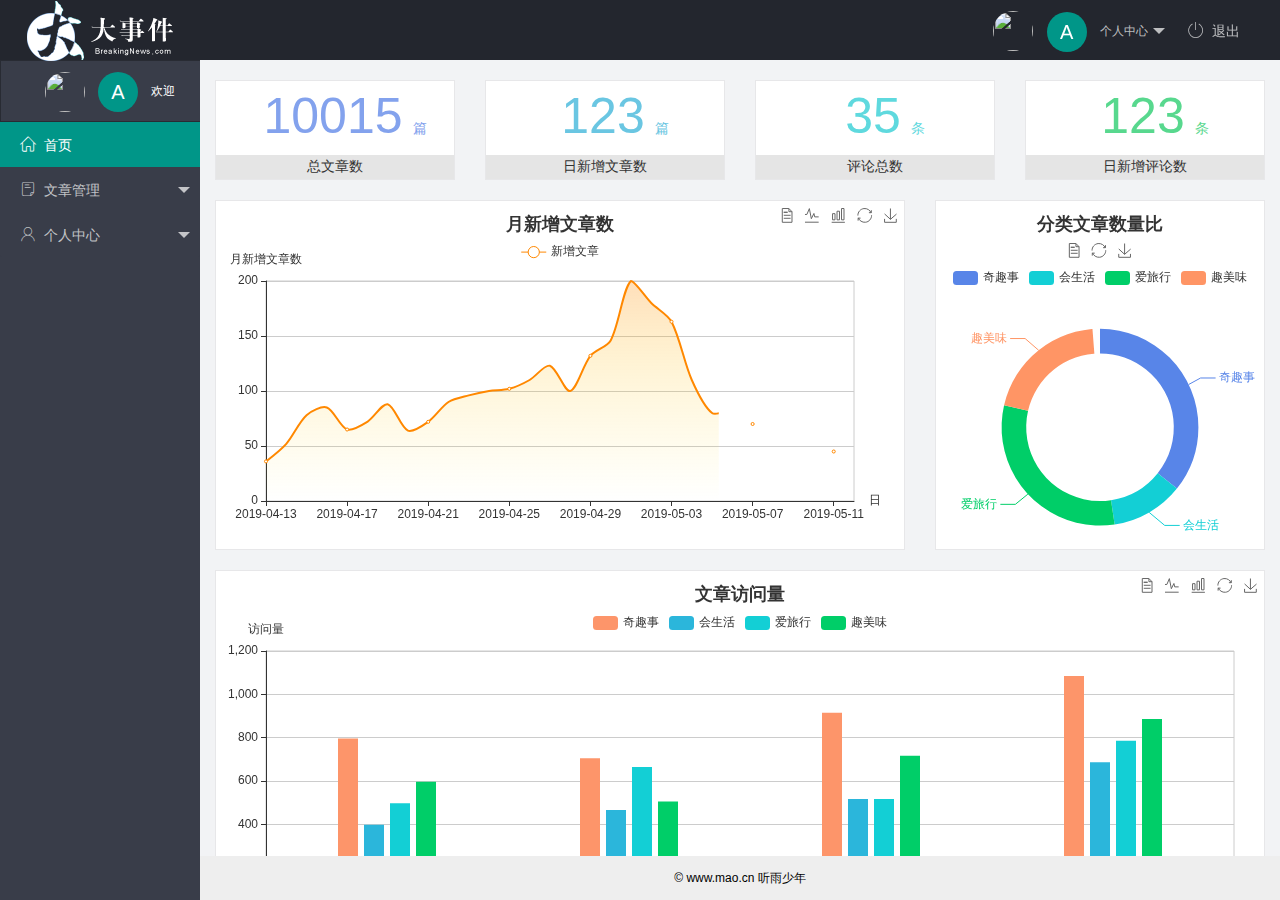
==== commit 74bad11c: "完成个人中心功能的开发" ====
--- a/index.html
+++ b/index.html
@@ -33,9 +33,9 @@
             个人中心
           </a>
           <dl class="layui-nav-child">
-            <dd><a href="javascript:;">基本资料</a></dd>
-            <dd><a href="javascript:;">更换头像</a></dd>
-            <dd><a href="javascript:;">重置密码</a></dd>
+            <dd><a href="./user/user_info.html" target="fm">基本资料</a></dd>
+            <dd><a a href="./user/user_avatar.html" target="fm">更换头像</a></dd>
+            <dd><a href="./user/user_pwd.html" target="fm">重置密码</a></dd>
           </dl>
         </li>
         <li class="layui-nav-item">
@@ -75,9 +75,9 @@
           <li class="layui-nav-item">
             <a href="javascript:;"><span class="iconfont icon-user"></span>个人中心</a>
             <dl class="layui-nav-child">
-              <dd><a href="javascript:;"><i class="layui-icon layui-icon-app"></i>基本资料</a></dd>
-              <dd><a href="javascript:;"><i class="layui-icon layui-icon-app"></i>更换头像</a></dd>
-              <dd><a href="javascript:;"><i class="layui-icon layui-icon-app"></i>重置密码</a></dd>
+              <dd><a href="./user/user_info.html" target="fm"><i class="layui-icon layui-icon-app"></i>基本资料</a></dd>
+              <dd><a href="./user/user_avatar.html" target="fm"><i class="layui-icon layui-icon-app"></i>更换头像</a></dd>
+              <dd><a href="./user/user_pwd.html" target="fm"><i class="layui-icon layui-icon-app"></i>重置密码</a></dd>
             </dl>
           </li>
 
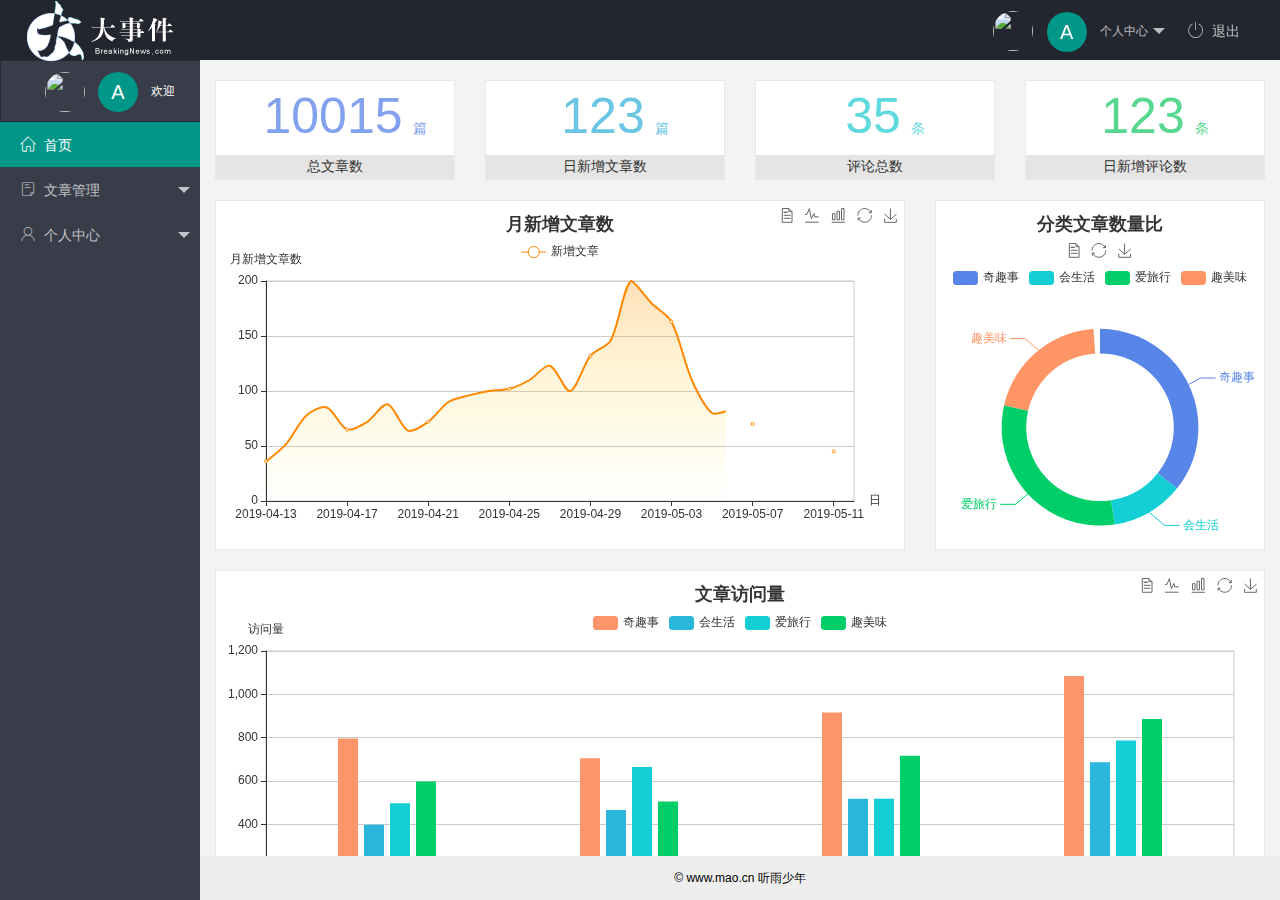
==== commit a76e18cd: "完成了文章管理相关功能的开发" ====
--- a/index.html
+++ b/index.html
@@ -67,9 +67,9 @@
           <li class="layui-nav-item">
             <a class="" href="javascript:;"><span class="iconfont icon-16"></span>文章管理</a>
             <dl class="layui-nav-child">
-              <dd><a href="javascript:;"><i class="layui-icon layui-icon-app"></i>文章类别</a></dd>
-              <dd><a href="javascript:;"><i class="layui-icon layui-icon-app"></i>文章列表</a></dd>
-              <dd><a href="javascript:;"><i class="layui-icon layui-icon-app"></i>发布文章</a></dd>
+              <dd><a href="./article/art_cate.html" target="fm"><i class="layui-icon layui-icon-app"></i>文章类别</a></dd>
+              <dd><a href="./article/art_list.html" target="fm"><i class="layui-icon layui-icon-app"></i>文章列表</a></dd>
+              <dd><a href="./article/art_pub.html" target="fm"><i class="layui-icon layui-icon-app"></i>发布文章</a></dd>
             </dl>
           </li>
           <li class="layui-nav-item">
